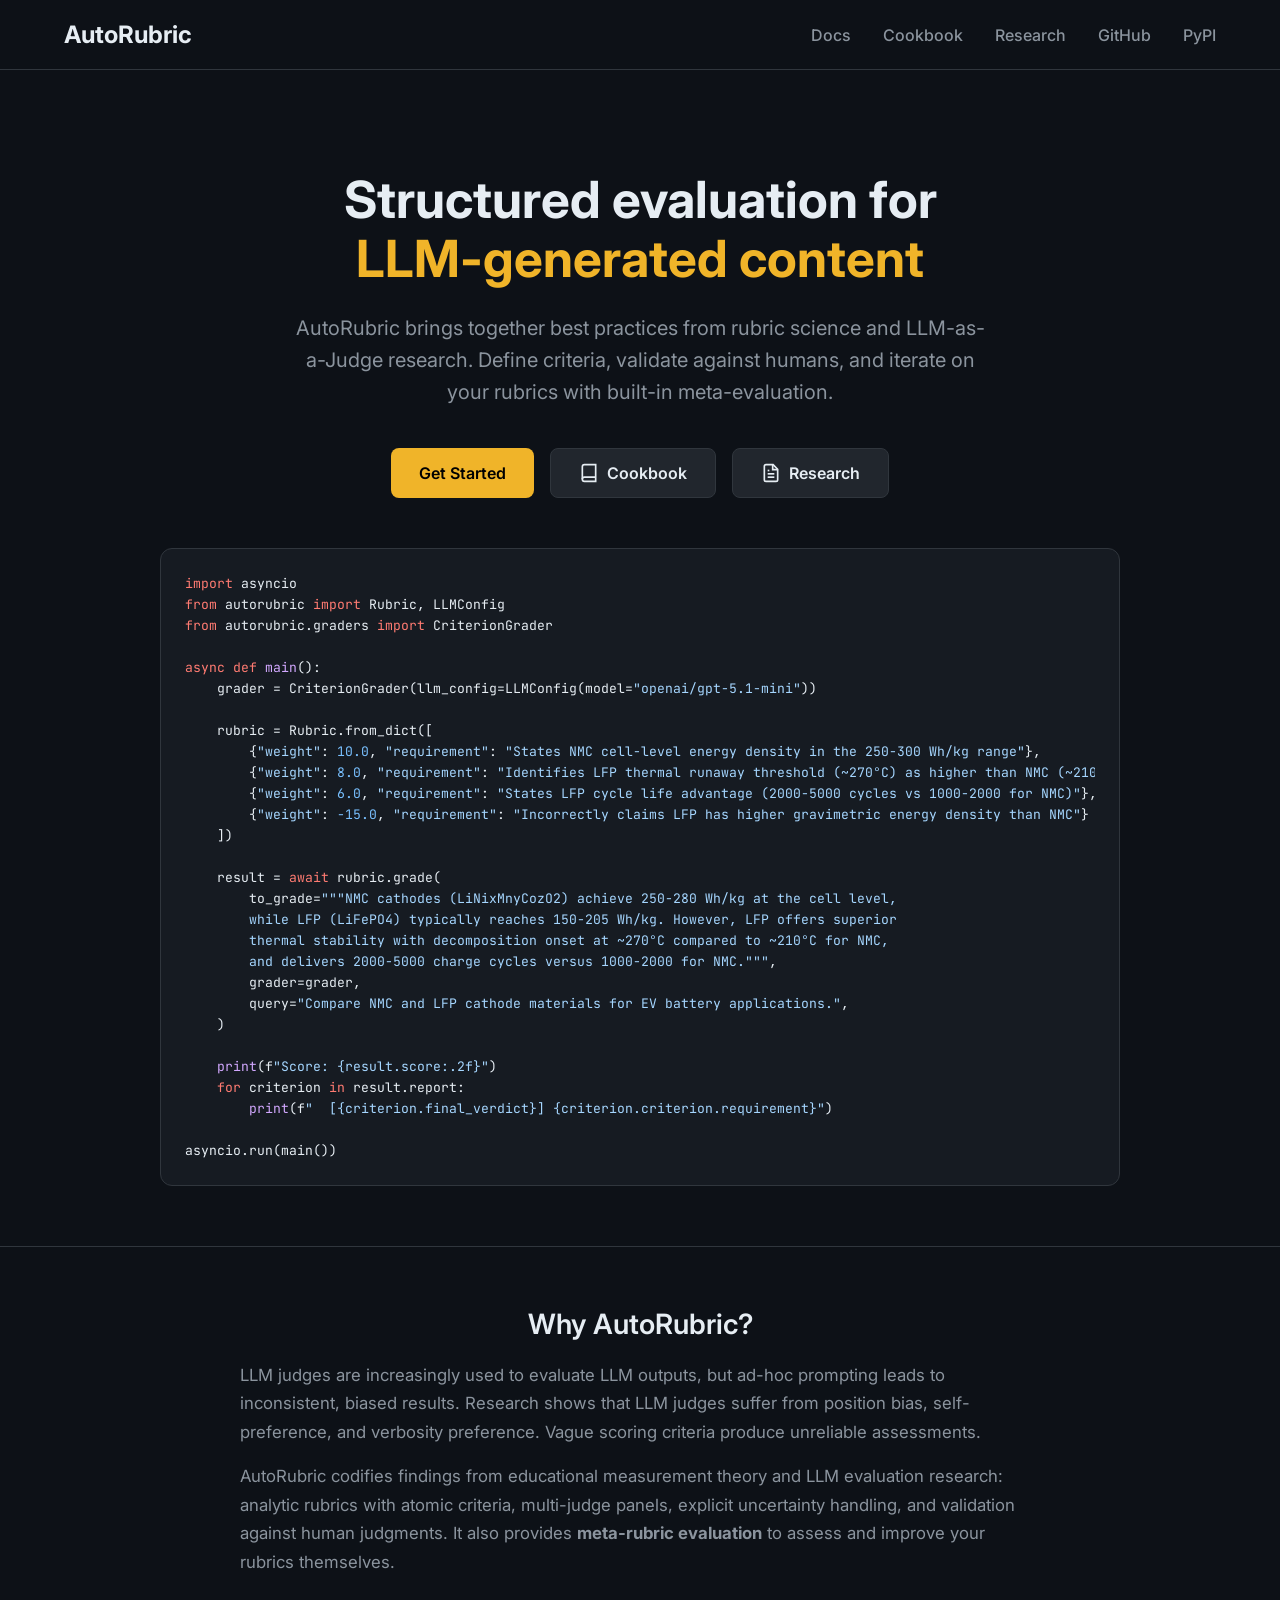
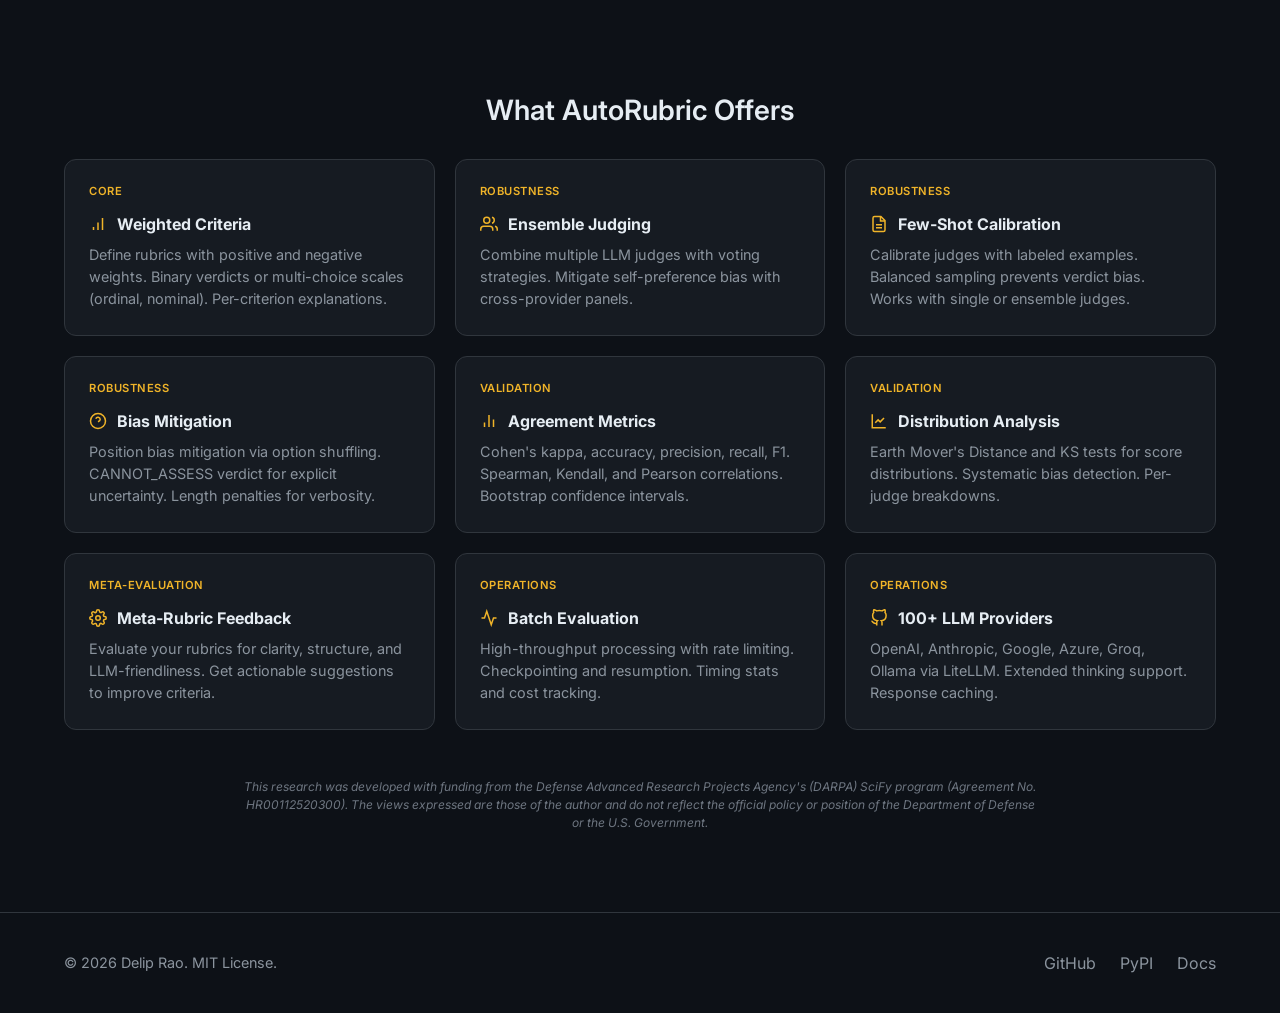
==== docs/landing/index.html @ 5a617bad "Rename the publications page to Research and expand the listing - Rename the page to "Research" at /" ====
<!DOCTYPE html>
<html lang="en">

<head>
    <meta charset="UTF-8">
    <meta name="viewport" content="width=device-width, initial-scale=1.0">
    <title>AutoRubric - Research-Backed LLM Evaluation</title>
    <meta name="description"
        content="Evaluate LLM-generated and human-authored content with weighted rubrics and LLM-as-a-Judge — ensemble judging, bias mitigation, and agreement metrics.">
    <meta name="keywords" content="LLM evaluation, LLM-as-a-Judge, LLM judge, rubric evaluation, weighted rubric criteria, analytic rubrics, automated grading, structured evaluation, LLM-generated content, human-authored content evaluation, ensemble judging, multi-judge panel, bias mitigation, position bias, self-preference bias, verbosity bias, few-shot calibration, CANNOT_ASSESS, abstention, length penalty, multi-choice rubrics, ordinal scale, nominal scale, extended thinking, meta-rubric evaluation, automated rubric improvement, held-out rubric improvement, judge validation, synthetic ground truth, agent skill evaluation, batch evaluation, cost optimization, Cohen's kappa, Krippendorff's alpha, Fleiss' kappa, inter-rater agreement, Matthews correlation coefficient, accuracy, precision, recall, F1, Spearman correlation, Kendall correlation, Pearson correlation, Earth Mover's Distance, KS test, bootstrap confidence intervals, distribution analysis, systematic bias detection, LiteLLM, OpenAI, Anthropic, Google, Azure, Groq, Ollama, Python evaluation library, open source">
    <meta name="robots" content="index, follow, max-image-preview:large">
    <link rel="canonical" href="https://autorubric.org/">

    <!-- Open Graph -->
    <meta property="og:type" content="website">
    <meta property="og:site_name" content="AutoRubric">
    <meta property="og:title" content="AutoRubric — Research-Backed LLM Evaluation">
    <meta property="og:description"
        content="Evaluate LLM-generated and human-authored content with weighted rubrics and LLM-as-a-Judge — ensemble judging, bias mitigation, and agreement metrics.">
    <meta property="og:url" content="https://autorubric.org/">

    <!-- Twitter -->
    <meta name="twitter:card" content="summary">
    <meta name="twitter:title" content="AutoRubric — Research-Backed LLM Evaluation">
    <meta name="twitter:description"
        content="Evaluate LLM-generated and human-authored content with weighted rubrics and LLM-as-a-Judge — ensemble judging, bias mitigation, and agreement metrics.">

    <!-- Structured data: keyword-rich feature list for search engines -->
    <script type="application/ld+json">
{
  "@context": "https://schema.org",
  "@type": "SoftwareApplication",
  "name": "AutoRubric",
  "alternateName": "AutoRubric — Research-Backed LLM Evaluation",
  "description": "Evaluate LLM-generated and human-authored content with weighted rubrics and LLM-as-a-Judge: ensemble judging, bias mitigation, agreement metrics (Cohen's kappa), and meta-rubric feedback.",
  "applicationCategory": "DeveloperApplication",
  "operatingSystem": "Cross-platform (Python 3.11+)",
  "url": "https://autorubric.org/",
  "softwareHelp": "https://autorubric.org/docs/",
  "codeRepository": "https://github.com/delip/autorubric",
  "downloadUrl": "https://pypi.org/project/autorubric/",
  "license": "https://opensource.org/licenses/MIT",
  "author": {
    "@type": "Person",
    "name": "Delip Rao"
  },
  "sameAs": [
    "https://github.com/delip/autorubric",
    "https://pypi.org/project/autorubric/",
    "https://arxiv.org/abs/2603.00077"
  ],
  "offers": {
    "@type": "Offer",
    "price": "0",
    "priceCurrency": "USD"
  },
  "keywords": "LLM evaluation, LLM-as-a-Judge, LLM judge, rubric evaluation, weighted rubric criteria, analytic rubrics, automated grading, structured evaluation, LLM-generated content, human-authored content evaluation, ensemble judging, multi-judge panel, bias mitigation, position bias, self-preference bias, verbosity bias, few-shot calibration, CANNOT_ASSESS, abstention, length penalty, multi-choice rubrics, ordinal scale, nominal scale, extended thinking, meta-rubric evaluation, automated rubric improvement, held-out rubric improvement, judge validation, synthetic ground truth, agent skill evaluation, batch evaluation, cost optimization, Cohen's kappa, Krippendorff's alpha, Fleiss' kappa, inter-rater agreement, Matthews correlation coefficient, accuracy, precision, recall, F1, Spearman correlation, Kendall correlation, Pearson correlation, Earth Mover's Distance, KS test, bootstrap confidence intervals, distribution analysis, systematic bias detection, LiteLLM, OpenAI, Anthropic, Google, Azure, Groq, Ollama, Python evaluation library, open source",
  "featureList": [
    "Weighted rubric criteria with positive and negative weights",
    "Binary and multi-choice verdicts (ordinal and nominal scales)",
    "Ensemble judging with majority and weighted voting",
    "Cross-provider judge panels to mitigate self-preference bias",
    "Position-bias mitigation via option shuffling",
    "CANNOT_ASSESS verdict for explicit uncertainty and abstention",
    "Few-shot calibration with balanced sampling",
    "Length penalties to control verbosity bias",
    "Agreement metrics: Cohen's kappa, Krippendorff's alpha, Fleiss' kappa, accuracy, precision, recall, F1",
    "Matthews correlation coefficient (phi) and confusion matrices",
    "Distribution analysis with Earth Mover's Distance and KS tests",
    "Bootstrap confidence intervals",
    "Meta-rubric evaluation and automated rubric improvement",
    "Judge validation against human ground truth",
    "Synthetic ground-truth generation",
    "Batch evaluation with rate limiting, checkpointing, and cost tracking",
    "100+ LLM providers via LiteLLM with extended-thinking support"
  ]
}
    </script>
    <link rel="preconnect" href="https://fonts.googleapis.com">
    <link rel="preconnect" href="https://fonts.gstatic.com" crossorigin>
    <link href="https://fonts.googleapis.com/css2?family=Inter:wght@400;500;600;700&family=JetBrains+Mono&display=swap"
        rel="stylesheet">
    <style>
        * {
            margin: 0;
            padding: 0;
            box-sizing: border-box;
        }

        :root {
            --bg-primary: #0d1117;
            --bg-secondary: #161b22;
            --bg-tertiary: #21262d;
            --text-primary: #e6edf3;
            --text-secondary: #8b949e;
            --accent: #f0b429;
            --accent-hover: #f7c948;
            --border: #30363d;
        }

        body {
            font-family: 'Inter', -apple-system, BlinkMacSystemFont, sans-serif;
            background: var(--bg-primary);
            color: var(--text-primary);
            min-height: 100vh;
            display: flex;
            flex-direction: column;
        }

        .container {
            max-width: 1200px;
            margin: 0 auto;
            padding: 0 24px;
        }

        /* Header */
        header {
            padding: 20px 0;
            border-bottom: 1px solid var(--border);
        }

        header .container {
            display: flex;
            justify-content: space-between;
            align-items: center;
        }

        .logo {
            font-size: 1.5rem;
            font-weight: 700;
            color: var(--text-primary);
            text-decoration: none;
        }

        nav {
            display: flex;
            gap: 32px;
        }

        nav a {
            color: var(--text-secondary);
            text-decoration: none;
            font-weight: 500;
            transition: color 0.2s;
        }

        nav a:hover {
            color: var(--text-primary);
        }

        /* Hero */
        .hero {
            padding: 100px 0 60px;
            text-align: center;
        }

        .hero h1 {
            font-size: 3.2rem;
            font-weight: 700;
            margin-bottom: 24px;
            line-height: 1.15;
        }

        /* Roll timing shared by JS (transform) and CSS (color/opacity). */
        :root {
            --roll-ms: 650ms;
            --roll-ease: cubic-bezier(0.22, 1, 0.36, 1);   /* gentle ease-out settle */
        }

        /* Accent re-scoped from `.hero h1 span` to a class so the roller wrapper
           spans don't turn line 1 gold. (Atomic change.) */
        .hero h1 .accent {
            color: var(--accent);
            transition: color var(--roll-ms) ease;
        }

        /* --- Hero H1 vertical roll (always-up, invisible-snap, gray-on-exit) --- */
        .hero h1.hero-headline {
            position: relative;
        }

        .roll-viewport {
            display: block;
            height: 2.3em;        /* 2 lines * line-height 1.15; em tracks 3.2rem & 2.25rem */
            overflow: hidden;
        }

        .roll-track {
            display: block;
            transform: translateY(0);
            /* transition is added by JS only when enhancing, so no-JS shows phrase A */
        }

        .roll-phrase {
            display: block;
            height: 2.3em;        /* one stage; JS overrides with the measured max height */
            color: var(--text-primary);
            transition: color var(--roll-ms) ease, opacity var(--roll-ms) ease;
        }

        /* The outgoing phrase gently desaturates to gray and dims as it rolls up. */
        .roll-phrase.is-leaving {
            color: var(--text-secondary);
            opacity: 0.55;
        }
        .roll-phrase.is-leaving .accent {
            color: var(--text-secondary);
        }

        .sr-only {
            position: absolute;
            width: 1px;
            height: 1px;
            padding: 0;
            margin: -1px;
            overflow: hidden;
            clip: rect(0 0 0 0);
            white-space: nowrap;
            border: 0;
        }

        @media (prefers-reduced-motion: reduce) {
            .roll-track {
                transform: none !important;
                transition: none !important;
            }
            .roll-phrase,
            .roll-phrase .accent {
                transition: none !important;
            }
        }

        .hero .tagline {
            font-size: 1.25rem;
            color: var(--text-secondary);
            max-width: 700px;
            margin: 0 auto 40px;
            line-height: 1.6;
        }

        .cta-group {
            display: flex;
            gap: 16px;
            justify-content: center;
            flex-wrap: wrap;
        }

        .btn {
            padding: 14px 28px;
            border-radius: 8px;
            font-weight: 600;
            font-size: 1rem;
            text-decoration: none;
            transition: all 0.2s;
            display: inline-flex;
            align-items: center;
            gap: 8px;
        }

        .btn-primary {
            background: var(--accent);
            color: #000;
        }

        .btn-primary:hover {
            background: var(--accent-hover);
        }

        .btn-secondary {
            background: var(--bg-tertiary);
            color: var(--text-primary);
            border: 1px solid var(--border);
        }

        .btn-secondary:hover {
            border-color: var(--text-secondary);
        }

        /* Code block */
        .code-block {
            background: var(--bg-secondary);
            border: 1px solid var(--border);
            border-radius: 12px;
            padding: 24px;
            max-width: 960px;
            margin: 50px auto 0;
            text-align: left;
        }

        .code-block pre {
            font-family: 'JetBrains Mono', monospace;
            font-size: 0.82rem;
            line-height: 1.6;
            overflow-x: auto;
        }

        .code-block .comment {
            color: var(--text-secondary);
        }

        .code-block .keyword {
            color: #ff7b72;
        }

        .code-block .string {
            color: #a5d6ff;
        }

        .code-block .function {
            color: #d2a8ff;
        }

        .code-block .number {
            color: #79c0ff;
        }

        /* Why Section */
        .why-section {
            padding: 60px 0 40px;
            border-top: 1px solid var(--border);
        }

        .why-section h2 {
            font-size: 1.75rem;
            font-weight: 600;
            margin-bottom: 20px;
            text-align: center;
        }

        .why-content {
            max-width: 800px;
            margin: 0 auto;
            color: var(--text-secondary);
            line-height: 1.7;
            font-size: 1.05rem;
        }

        .why-content p {
            margin-bottom: 16px;
        }

        /* Features */
        .features {
            padding: 60px 0 80px;
        }

        .features h2 {
            font-size: 1.75rem;
            font-weight: 600;
            margin-bottom: 32px;
            text-align: center;
        }

        .features-grid {
            display: grid;
            grid-template-columns: repeat(auto-fit, minmax(280px, 1fr));
            gap: 20px;
        }

        .feature {
            background: var(--bg-secondary);
            border: 1px solid var(--border);
            border-radius: 12px;
            padding: 24px;
        }

        .feature h3 {
            font-size: 1rem;
            margin-bottom: 10px;
            display: flex;
            align-items: center;
            gap: 10px;
        }

        .feature p {
            color: var(--text-secondary);
            line-height: 1.55;
            font-size: 0.9rem;
        }

        .feature-category {
            font-size: 0.7rem;
            text-transform: uppercase;
            letter-spacing: 0.5px;
            color: var(--accent);
            margin-bottom: 16px;
            font-weight: 600;
        }

        /* Footer */
        footer {
            margin-top: auto;
            padding: 40px 0;
            border-top: 1px solid var(--border);
        }

        footer .container {
            display: flex;
            justify-content: space-between;
            align-items: center;
            flex-wrap: wrap;
            gap: 16px;
        }

        footer p {
            color: var(--text-secondary);
            font-size: 0.9rem;
        }

        footer a {
            color: var(--text-secondary);
            text-decoration: none;
        }

        footer a:hover {
            color: var(--text-primary);
        }

        .footer-links {
            display: flex;
            gap: 24px;
        }

        .darpa-notice {
            font-size: 0.75rem;
            color: #6e7681;
            font-style: italic;
            margin-top: 48px;
            line-height: 1.5;
            max-width: 800px;
            margin-left: auto;
            margin-right: auto;
            text-align: center;
        }

        /* Responsive */
        @media (max-width: 768px) {
            .hero h1 {
                font-size: 2.25rem;
            }

            .hero {
                padding: 70px 0 50px;
            }

            nav {
                gap: 20px;
            }
        }
    </style>
</head>

<body>
    <header>
        <div class="container">
            <a href="/" class="logo">AutoRubric</a>
            <nav>
                <a href="/docs/">Docs</a>
                <a href="/docs/cookbook/">Cookbook</a>
                <a href="/research/">Research</a>
                <a href="https://github.com/delip/autorubric">GitHub</a>
                <a href="https://pypi.org/project/autorubric/">PyPI</a>
            </nav>
        </div>
    </header>

    <main>
        <section class="hero">
            <div class="container">
                <h1 class="hero-headline">
                    <span class="sr-only">Structured evaluation for LLM-generated content. LLM-based grading for human-authored content.</span>
                    <span class="roll-viewport" aria-hidden="true">
                        <span class="roll-track">
                            <span class="roll-phrase">Structured evaluation for<br><span class="accent">LLM-generated content</span></span>
                            <span class="roll-phrase">LLM-based grading for<br><span class="accent">Human-authored content</span></span>
                            <span class="roll-phrase">Structured evaluation for<br><span class="accent">LLM-generated content</span></span>
                        </span>
                    </span>
                </h1>
                <p class="tagline">AutoRubric brings together best practices from rubric science and LLM-as-a-Judge
                    research. Define criteria, validate against humans, and iterate on your rubrics with built-in
                    meta-evaluation.</p>
                <div class="cta-group">
                    <a href="/docs/quickstart/" class="btn btn-primary">Get Started</a>
                    <a href="/docs/cookbook/" class="btn btn-secondary">
                        <svg width="20" height="20" viewBox="0 0 24 24" fill="none" stroke="currentColor"
                            stroke-width="2">
                            <path d="M4 19.5A2.5 2.5 0 0 1 6.5 17H20"></path>
                            <path d="M6.5 2H20v20H6.5A2.5 2.5 0 0 1 4 19.5v-15A2.5 2.5 0 0 1 6.5 2z"></path>
                        </svg>
                        Cookbook
                    </a>
                    <a href="/research/" class="btn btn-secondary">
                        <svg width="20" height="20" viewBox="0 0 24 24" fill="none" stroke="currentColor"
                            stroke-width="2">
                            <path d="M14.5 2H6a2 2 0 0 0-2 2v16a2 2 0 0 0 2 2h12a2 2 0 0 0 2-2V7.5L14.5 2z"></path>
                            <polyline points="14 2 14 8 20 8"></polyline>
                            <line x1="16" y1="13" x2="8" y2="13"></line>
                            <line x1="16" y1="17" x2="8" y2="17"></line>
                            <line x1="10" y1="9" x2="8" y2="9"></line>
                        </svg>
                        Research
                    </a>
                </div>

                <div class="code-block">
                    <pre><span class="keyword">import</span> asyncio
<span class="keyword">from</span> autorubric <span class="keyword">import</span> Rubric, LLMConfig
<span class="keyword">from</span> autorubric.graders <span class="keyword">import</span> CriterionGrader

<span class="keyword">async def</span> <span class="function">main</span>():
    grader = CriterionGrader(llm_config=LLMConfig(model=<span class="string">"openai/gpt-5.1-mini"</span>))

    rubric = Rubric.from_dict([
        {<span class="string">"weight"</span>: <span class="number">10.0</span>, <span class="string">"requirement"</span>: <span class="string">"States NMC cell-level energy density in the 250-300 Wh/kg range"</span>},
        {<span class="string">"weight"</span>: <span class="number">8.0</span>, <span class="string">"requirement"</span>: <span class="string">"Identifies LFP thermal runaway threshold (~270°C) as higher than NMC (~210°C)"</span>},
        {<span class="string">"weight"</span>: <span class="number">6.0</span>, <span class="string">"requirement"</span>: <span class="string">"States LFP cycle life advantage (2000-5000 cycles vs 1000-2000 for NMC)"</span>},
        {<span class="string">"weight"</span>: <span class="number">-15.0</span>, <span class="string">"requirement"</span>: <span class="string">"Incorrectly claims LFP has higher gravimetric energy density than NMC"</span>}
    ])

    result = <span class="keyword">await</span> rubric.grade(
        to_grade=<span class="string">"""NMC cathodes (LiNixMnyCozO2) achieve 250-280 Wh/kg at the cell level,
        while LFP (LiFePO4) typically reaches 150-205 Wh/kg. However, LFP offers superior
        thermal stability with decomposition onset at ~270°C compared to ~210°C for NMC,
        and delivers 2000-5000 charge cycles versus 1000-2000 for NMC."""</span>,
        grader=grader,
        query=<span class="string">"Compare NMC and LFP cathode materials for EV battery applications."</span>,
    )

    <span class="function">print</span>(f<span class="string">"Score: {result.score:.2f}"</span>)
    <span class="keyword">for</span> criterion <span class="keyword">in</span> result.report:
        <span class="function">print</span>(f<span class="string">"  [{criterion.final_verdict}] {criterion.criterion.requirement}"</span>)

asyncio.run(main())</pre>
                </div>
            </div>
        </section>

        <section class="why-section">
            <div class="container">
                <h2>Why AutoRubric?</h2>
                <div class="why-content">
                    <p>LLM judges are increasingly used to evaluate LLM outputs, but ad-hoc prompting leads to
                        inconsistent, biased results. Research shows that LLM judges suffer from position bias,
                        self-preference, and verbosity preference. Vague scoring criteria produce unreliable
                        assessments.</p>
                    <p>AutoRubric codifies findings from educational measurement theory and LLM evaluation research:
                        analytic rubrics with atomic criteria, multi-judge panels, explicit uncertainty handling, and
                        validation against human judgments. It also provides <strong>meta-rubric evaluation</strong> to
                        assess and improve your rubrics themselves.</p>
                </div>
            </div>
        </section>

        <section class="features">
            <div class="container">
                <h2>What AutoRubric Offers</h2>
                <div class="features-grid">
                    <div class="feature">
                        <div class="feature-category">Core</div>
                        <h3>
                            <svg width="18" height="18" viewBox="0 0 24 24" fill="none" stroke="var(--accent)"
                                stroke-width="2">
                                <path d="M12 20V10"></path>
                                <path d="M18 20V4"></path>
                                <path d="M6 20v-4"></path>
                            </svg>
                            Weighted Criteria
                        </h3>
                        <p>Define rubrics with positive and negative weights. Binary verdicts or multi-choice scales
                            (ordinal, nominal). Per-criterion explanations.</p>
                    </div>
                    <div class="feature">
                        <div class="feature-category">Robustness</div>
                        <h3>
                            <svg width="18" height="18" viewBox="0 0 24 24" fill="none" stroke="var(--accent)"
                                stroke-width="2">
                                <path d="M17 21v-2a4 4 0 0 0-4-4H5a4 4 0 0 0-4 4v2"></path>
                                <circle cx="9" cy="7" r="4"></circle>
                                <path d="M23 21v-2a4 4 0 0 0-3-3.87"></path>
                                <path d="M16 3.13a4 4 0 0 1 0 7.75"></path>
                            </svg>
                            Ensemble Judging
                        </h3>
                        <p>Combine multiple LLM judges with voting strategies. Mitigate self-preference bias with
                            cross-provider panels.</p>
                    </div>
                    <div class="feature">
                        <div class="feature-category">Robustness</div>
                        <h3>
                            <svg width="18" height="18" viewBox="0 0 24 24" fill="none" stroke="var(--accent)"
                                stroke-width="2">
                                <path d="M14.5 2H6a2 2 0 0 0-2 2v16a2 2 0 0 0 2 2h12a2 2 0 0 0 2-2V7.5L14.5 2z"></path>
                                <polyline points="14 2 14 8 20 8"></polyline>
                                <line x1="16" y1="13" x2="8" y2="13"></line>
                                <line x1="16" y1="17" x2="8" y2="17"></line>
                            </svg>
                            Few-Shot Calibration
                        </h3>
                        <p>Calibrate judges with labeled examples. Balanced sampling prevents verdict bias. Works with
                            single or ensemble judges.</p>
                    </div>
                    <div class="feature">
                        <div class="feature-category">Robustness</div>
                        <h3>
                            <svg width="18" height="18" viewBox="0 0 24 24" fill="none" stroke="var(--accent)"
                                stroke-width="2">
                                <circle cx="12" cy="12" r="10"></circle>
                                <path d="M9.09 9a3 3 0 0 1 5.83 1c0 2-3 3-3 3"></path>
                                <line x1="12" y1="17" x2="12.01" y2="17"></line>
                            </svg>
                            Bias Mitigation
                        </h3>
                        <p>Position bias mitigation via option shuffling. CANNOT_ASSESS verdict for explicit
                            uncertainty. Length penalties for verbosity.</p>
                    </div>
                    <div class="feature">
                        <div class="feature-category">Validation</div>
                        <h3>
                            <svg width="18" height="18" viewBox="0 0 24 24" fill="none" stroke="var(--accent)"
                                stroke-width="2">
                                <line x1="18" y1="20" x2="18" y2="10"></line>
                                <line x1="12" y1="20" x2="12" y2="4"></line>
                                <line x1="6" y1="20" x2="6" y2="14"></line>
                            </svg>
                            Agreement Metrics
                        </h3>
                        <p>Cohen's kappa, accuracy, precision, recall, F1. Spearman, Kendall, and Pearson correlations.
                            Bootstrap confidence intervals.</p>
                    </div>
                    <div class="feature">
                        <div class="feature-category">Validation</div>
                        <h3>
                            <svg width="18" height="18" viewBox="0 0 24 24" fill="none" stroke="var(--accent)"
                                stroke-width="2">
                                <path d="M3 3v18h18"></path>
                                <path d="M18.7 8l-5.1 5.2-2.8-2.7L7 14.3"></path>
                            </svg>
                            Distribution Analysis
                        </h3>
                        <p>Earth Mover's Distance and KS tests for score distributions. Systematic bias detection.
                            Per-judge breakdowns.</p>
                    </div>
                    <div class="feature">
                        <div class="feature-category">Meta-Evaluation</div>
                        <h3>
                            <svg width="18" height="18" viewBox="0 0 24 24" fill="none" stroke="var(--accent)"
                                stroke-width="2">
                                <circle cx="12" cy="12" r="3"></circle>
                                <path
                                    d="M19.4 15a1.65 1.65 0 0 0 .33 1.82l.06.06a2 2 0 0 1 0 2.83 2 2 0 0 1-2.83 0l-.06-.06a1.65 1.65 0 0 0-1.82-.33 1.65 1.65 0 0 0-1 1.51V21a2 2 0 0 1-2 2 2 2 0 0 1-2-2v-.09A1.65 1.65 0 0 0 9 19.4a1.65 1.65 0 0 0-1.82.33l-.06.06a2 2 0 0 1-2.83 0 2 2 0 0 1 0-2.83l.06-.06a1.65 1.65 0 0 0 .33-1.82 1.65 1.65 0 0 0-1.51-1H3a2 2 0 0 1-2-2 2 2 0 0 1 2-2h.09A1.65 1.65 0 0 0 4.6 9a1.65 1.65 0 0 0-.33-1.82l-.06-.06a2 2 0 0 1 0-2.83 2 2 0 0 1 2.83 0l.06.06a1.65 1.65 0 0 0 1.82.33H9a1.65 1.65 0 0 0 1-1.51V3a2 2 0 0 1 2-2 2 2 0 0 1 2 2v.09a1.65 1.65 0 0 0 1 1.51 1.65 1.65 0 0 0 1.82-.33l.06-.06a2 2 0 0 1 2.83 0 2 2 0 0 1 0 2.83l-.06.06a1.65 1.65 0 0 0-.33 1.82V9a1.65 1.65 0 0 0 1.51 1H21a2 2 0 0 1 2 2 2 2 0 0 1-2 2h-.09a1.65 1.65 0 0 0-1.51 1z">
                                </path>
                            </svg>
                            Meta-Rubric Feedback
                        </h3>
                        <p>Evaluate your rubrics for clarity, structure, and LLM-friendliness. Get actionable
                            suggestions to improve criteria.</p>
                    </div>
                    <div class="feature">
                        <div class="feature-category">Operations</div>
                        <h3>
                            <svg width="18" height="18" viewBox="0 0 24 24" fill="none" stroke="var(--accent)"
                                stroke-width="2">
                                <polyline points="22 12 18 12 15 21 9 3 6 12 2 12"></polyline>
                            </svg>
                            Batch Evaluation
                        </h3>
                        <p>High-throughput processing with rate limiting. Checkpointing and resumption. Timing stats and
                            cost tracking.</p>
                    </div>
                    <div class="feature">
                        <div class="feature-category">Operations</div>
                        <h3>
                            <svg width="18" height="18" viewBox="0 0 24 24" fill="none" stroke="var(--accent)"
                                stroke-width="2">
                                <path
                                    d="M9 19c-5 1.5-5-2.5-7-3m14 6v-3.87a3.37 3.37 0 0 0-.94-2.61c3.14-.35 6.44-1.54 6.44-7A5.44 5.44 0 0 0 20 4.77 5.07 5.07 0 0 0 19.91 1S18.73.65 16 2.48a13.38 13.38 0 0 0-7 0C6.27.65 5.09 1 5.09 1A5.07 5.07 0 0 0 5 4.77a5.44 5.44 0 0 0-1.5 3.78c0 5.42 3.3 6.61 6.44 7A3.37 3.37 0 0 0 9 18.13V22">
                                </path>
                            </svg>
                            100+ LLM Providers
                        </h3>
                        <p>OpenAI, Anthropic, Google, Azure, Groq, Ollama via LiteLLM. Extended thinking support.
                            Response caching.</p>
                    </div>
                </div>
                <p class="darpa-notice">
                    This research was developed with funding from the Defense Advanced Research Projects Agency's
                    (DARPA) SciFy program (Agreement No. HR00112520300). The views expressed are those of the author and
                    do not reflect the official policy or position of the Department of Defense or the U.S. Government.
                </p>
            </div>
        </section>
    </main>

    <footer>
        <div class="container">
            <p>&copy; <script>document.write(new Date().getFullYear())</script> Delip Rao. MIT License.</p>
            <div class="footer-links">
                <a href="https://github.com/delip/autorubric">GitHub</a>
                <a href="https://pypi.org/project/autorubric/">PyPI</a>
                <a href="/docs/">Docs</a>
            </div>
        </div>
    </footer>
    <script>
        /* Hero H1 vertical roll: 3 stacked phrases [A, B, A'], always rolls up,
           invisible snap from the duplicate A' back to A. The outgoing phrase
           desaturates to gray as it leaves. Vanilla, no deps. */
        (function () {
            var vp = document.querySelector('.roll-viewport');
            var track = vp && vp.querySelector('.roll-track');
            if (!track) return;
            var phrases = track.querySelectorAll('.roll-phrase');
            if (phrases.length < 3) return;

            var mq = window.matchMedia('(prefers-reduced-motion: reduce)');
            var ROLL_MS = 650;                            // match --roll-ms in CSS
            var DWELL = [5200, 2600];                     // [default, alternate] hold (default ~2x)
            var EASE = 'cubic-bezier(0.22, 1, 0.36, 1)';  // match --roll-ease in CSS
            var stage = 0, step = 0, timer = null, running = false;

            function measure() {
                var i, h = 0;
                for (i = 0; i < phrases.length; i++) phrases[i].style.height = 'auto';
                for (i = 0; i < phrases.length; i++) {
                    h = Math.max(h, phrases[i].getBoundingClientRect().height);
                }
                stage = h;
                for (i = 0; i < phrases.length; i++) phrases[i].style.height = stage + 'px';
                vp.style.height = stage + 'px';
                apply(step, false);
            }
            function apply(s, animate) {
                track.style.transition = animate ? ('transform ' + ROLL_MS + 'ms ' + EASE) : 'none';
                track.style.transform = 'translateY(' + (-s * stage) + 'px)';
            }
            function setLeaving(idx) {
                for (var i = 0; i < phrases.length; i++) phrases[i].classList.remove('is-leaving');
                if (idx != null) phrases[idx].classList.add('is-leaving');
            }
            function clear() { if (timer) { clearTimeout(timer); timer = null; } }
            function next() {
                if (step === 0) {                         // roll up to the alternate
                    setLeaving(0); step = 1; apply(1, true);
                    timer = setTimeout(next, ROLL_MS + DWELL[1]);
                } else {                                  // roll up to the duplicate default, then snap
                    setLeaving(1); step = 2; apply(2, true);
                    timer = setTimeout(function () {
                        setLeaving(null); step = 0; apply(0, false);   // invisible: A' == A
                        timer = setTimeout(next, DWELL[0]);
                    }, ROLL_MS);
                }
            }
            function start() {
                if (running || mq.matches) return;
                running = true; measure(); setLeaving(null);
                clear(); timer = setTimeout(next, DWELL[0]);
            }
            function stop() { running = false; clear(); step = 0; setLeaving(null); apply(0, false); }

            document.addEventListener('visibilitychange', function () {
                if (document.hidden) { clear(); }
                else if (running && !timer && !mq.matches) {
                    step = 0; setLeaving(null); apply(0, false); timer = setTimeout(next, DWELL[0]);
                }
            });
            if (mq.addEventListener) {
                mq.addEventListener('change', function () { mq.matches ? stop() : start(); });
            }
            var rt; window.addEventListener('resize', function () {
                clearTimeout(rt); rt = setTimeout(measure, 150);
            });

            if (document.fonts && document.fonts.ready) document.fonts.ready.then(start);
            else start();
        })();
    </script>
</body>

</html>
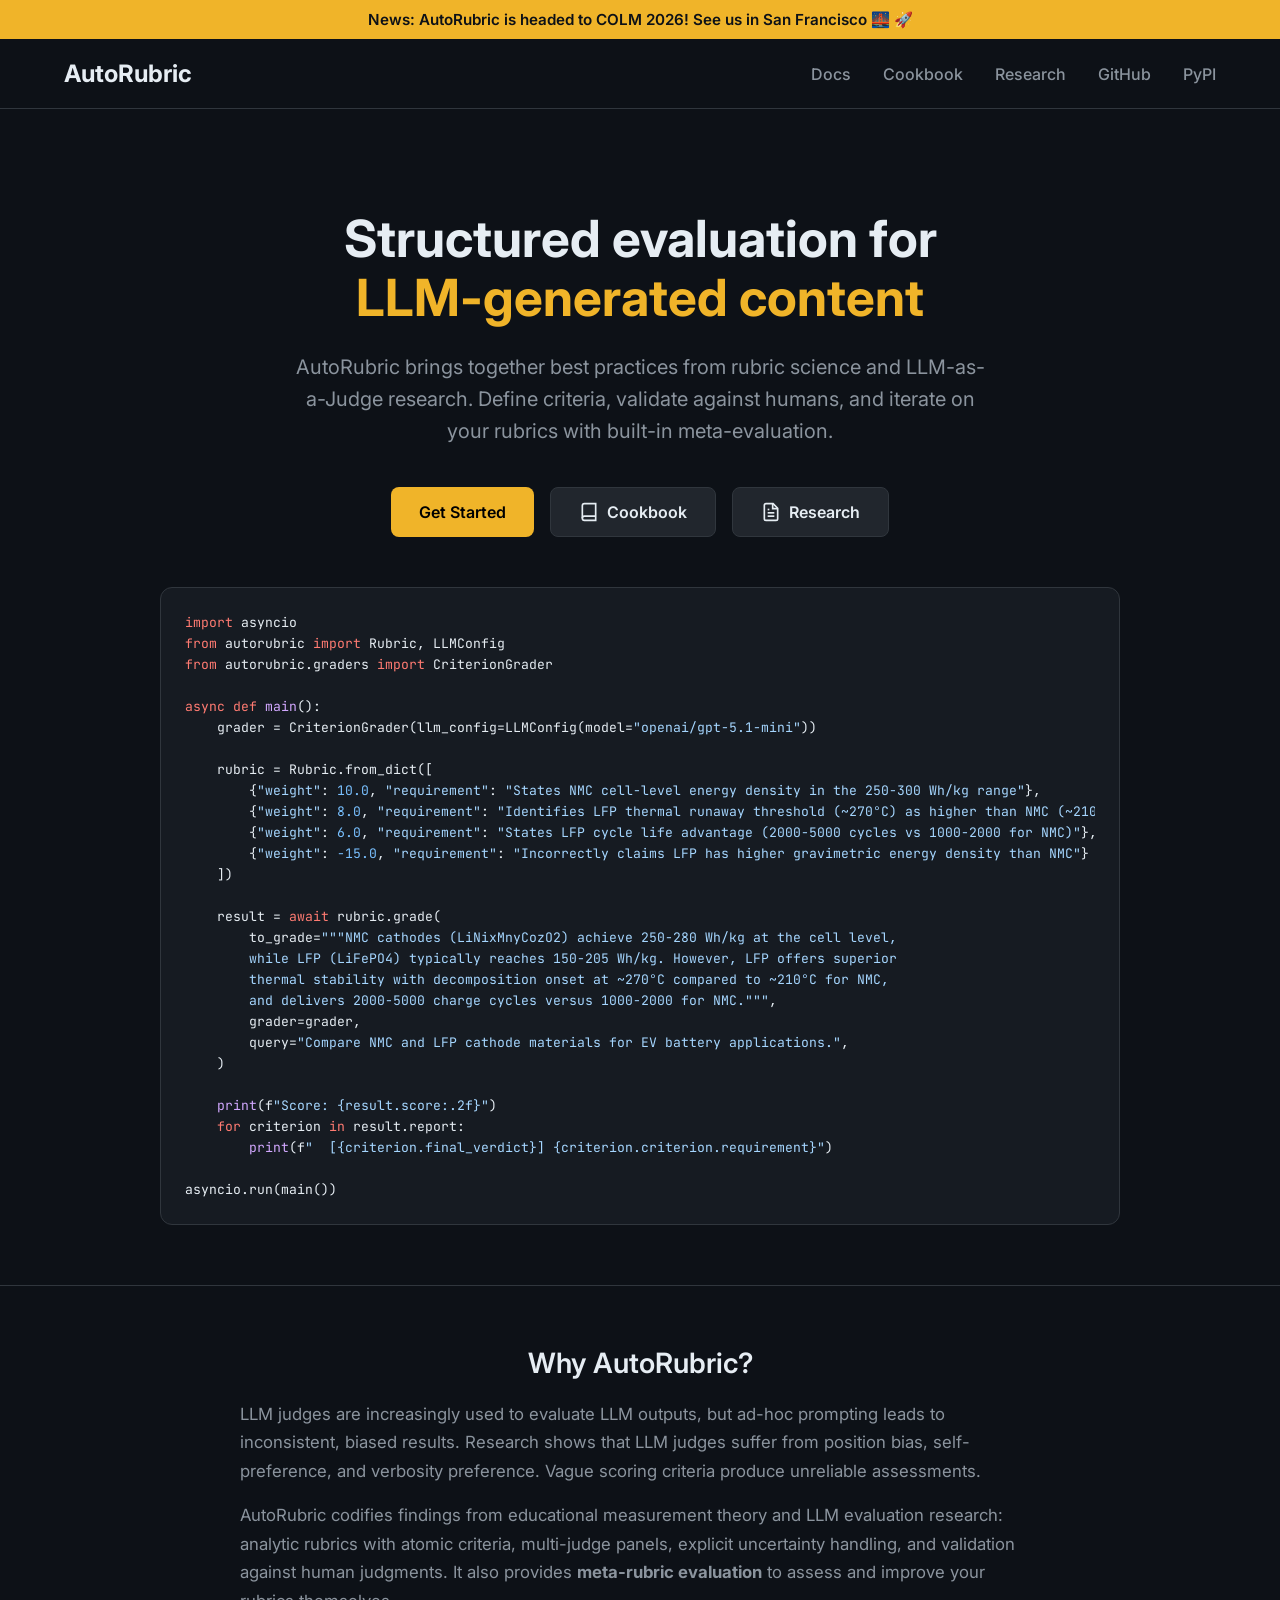
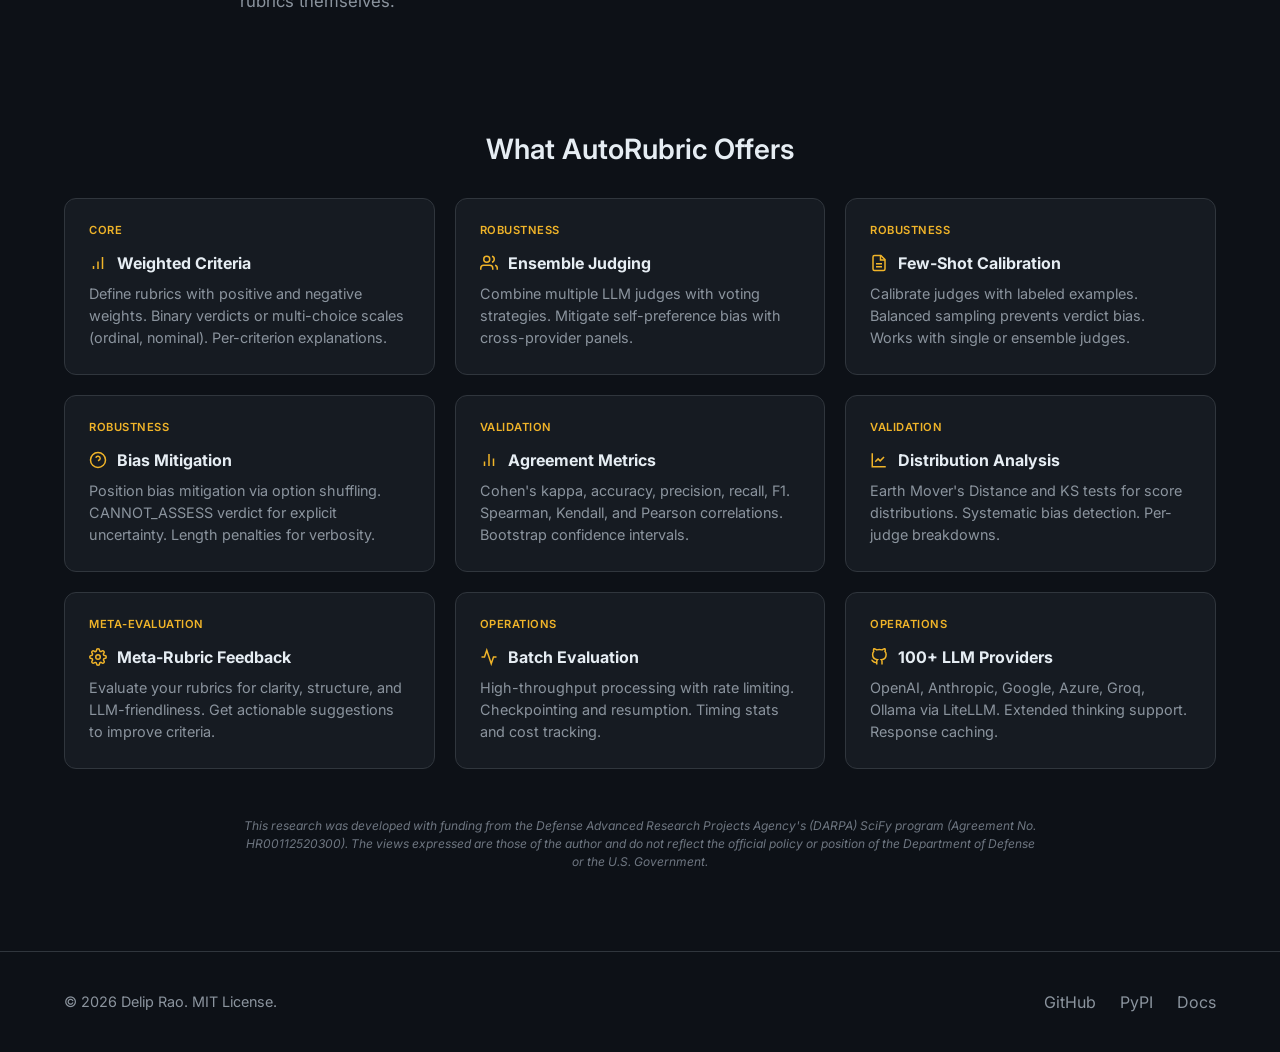
==== commit 5a6534d1: "Add COLM 2026 announcement bar to landing page" ====
--- a/docs/landing/index.html
+++ b/docs/landing/index.html
@@ -113,6 +113,16 @@
             padding: 0 24px;
         }
 
+        /* Announcement bar */
+        .announcement-bar {
+            background: var(--accent);
+            color: var(--bg-primary);
+            text-align: center;
+            padding: 10px 24px;
+            font-weight: 600;
+            font-size: 0.95rem;
+        }
+
         /* Header */
         header {
             padding: 20px 0;
@@ -451,6 +461,9 @@
 </head>
 
 <body>
+    <div class="announcement-bar">
+        News: AutoRubric is headed to COLM 2026! See us in San Francisco 🌉 🚀
+    </div>
     <header>
         <div class="container">
             <a href="/" class="logo">AutoRubric</a>
@@ -468,11 +481,13 @@
         <section class="hero">
             <div class="container">
                 <h1 class="hero-headline">
-                    <span class="sr-only">Structured evaluation for LLM-generated content. LLM-based grading for human-authored content.</span>
+                    <span class="sr-only">Structured evaluation for LLM-generated content. LLM-based grading for human-authored content. Structured evaluation for non-verifiable domains.</span>
                     <span class="roll-viewport" aria-hidden="true">
                         <span class="roll-track">
                             <span class="roll-phrase">Structured evaluation for<br><span class="accent">LLM-generated content</span></span>
                             <span class="roll-phrase">LLM-based grading for<br><span class="accent">Human-authored content</span></span>
+                            <span class="roll-phrase">Structured evaluation for<br><span class="accent">Non-verifiable domains</span></span>
+                            <!-- seam: duplicate of the first phrase so the roll can snap back invisibly -->
                             <span class="roll-phrase">Structured evaluation for<br><span class="accent">LLM-generated content</span></span>
                         </span>
                     </span>
@@ -703,19 +718,21 @@
         </div>
     </footer>
     <script>
-        /* Hero H1 vertical roll: 3 stacked phrases [A, B, A'], always rolls up,
-           invisible snap from the duplicate A' back to A. The outgoing phrase
-           desaturates to gray as it leaves. Vanilla, no deps. */
+        /* Hero H1 vertical roll: N real phrases plus a trailing duplicate of the
+           first (the seam) stacked vertically. Always rolls up, dwelling on each
+           real phrase, then snaps invisibly from the seam back to the first. The
+           outgoing phrase desaturates to gray as it leaves. Vanilla, no deps. */
         (function () {
             var vp = document.querySelector('.roll-viewport');
             var track = vp && vp.querySelector('.roll-track');
             if (!track) return;
             var phrases = track.querySelectorAll('.roll-phrase');
-            if (phrases.length < 3) return;
+            var REAL = phrases.length - 1;                // last phrase is the seam (duplicate of the first)
+            if (REAL < 1) return;
 
             var mq = window.matchMedia('(prefers-reduced-motion: reduce)');
             var ROLL_MS = 650;                            // match --roll-ms in CSS
-            var DWELL = [5200, 2600];                     // [default, alternate] hold (default ~2x)
+            var DWELL = 3500;                             // hold per phrase (equal rotation)
             var EASE = 'cubic-bezier(0.22, 1, 0.36, 1)';  // match --roll-ease in CSS
             var stage = 0, step = 0, timer = null, running = false;
 
@@ -740,28 +757,27 @@
             }
             function clear() { if (timer) { clearTimeout(timer); timer = null; } }
             function next() {
-                if (step === 0) {                         // roll up to the alternate
-                    setLeaving(0); step = 1; apply(1, true);
-                    timer = setTimeout(next, ROLL_MS + DWELL[1]);
-                } else {                                  // roll up to the duplicate default, then snap
-                    setLeaving(1); step = 2; apply(2, true);
+                setLeaving(step); step += 1; apply(step, true);   // roll up to the next stage
+                if (step < REAL) {                        // landed on a real phrase: roll in, then dwell
+                    timer = setTimeout(next, ROLL_MS + DWELL);
+                } else {                                  // landed on the seam: roll in, then snap back
                     timer = setTimeout(function () {
-                        setLeaving(null); step = 0; apply(0, false);   // invisible: A' == A
-                        timer = setTimeout(next, DWELL[0]);
+                        setLeaving(null); step = 0; apply(0, false);   // invisible: seam == first phrase
+                        timer = setTimeout(next, DWELL);
                     }, ROLL_MS);
                 }
             }
             function start() {
                 if (running || mq.matches) return;
                 running = true; measure(); setLeaving(null);
-                clear(); timer = setTimeout(next, DWELL[0]);
+                clear(); timer = setTimeout(next, DWELL);
             }
             function stop() { running = false; clear(); step = 0; setLeaving(null); apply(0, false); }
 
             document.addEventListener('visibilitychange', function () {
                 if (document.hidden) { clear(); }
                 else if (running && !timer && !mq.matches) {
-                    step = 0; setLeaving(null); apply(0, false); timer = setTimeout(next, DWELL[0]);
+                    step = 0; setLeaving(null); apply(0, false); timer = setTimeout(next, DWELL);
                 }
             });
             if (mq.addEventListener) {
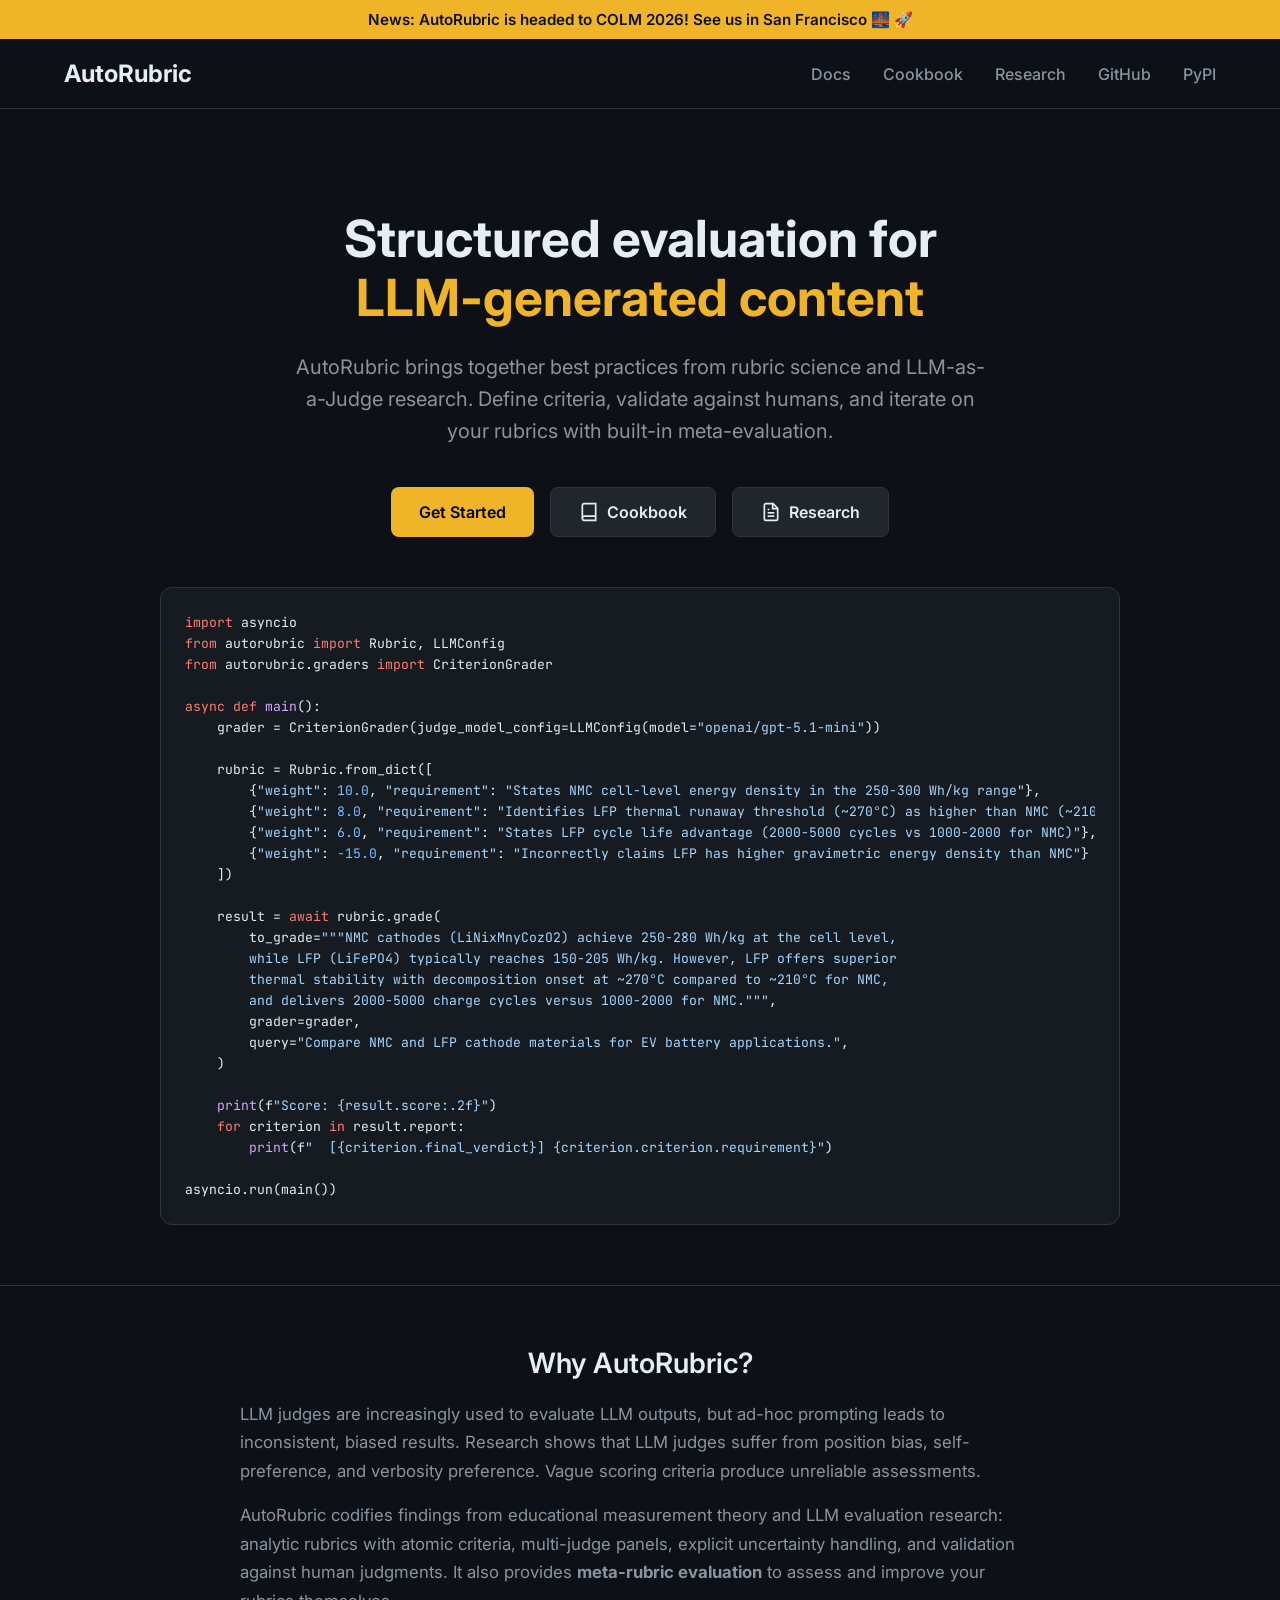
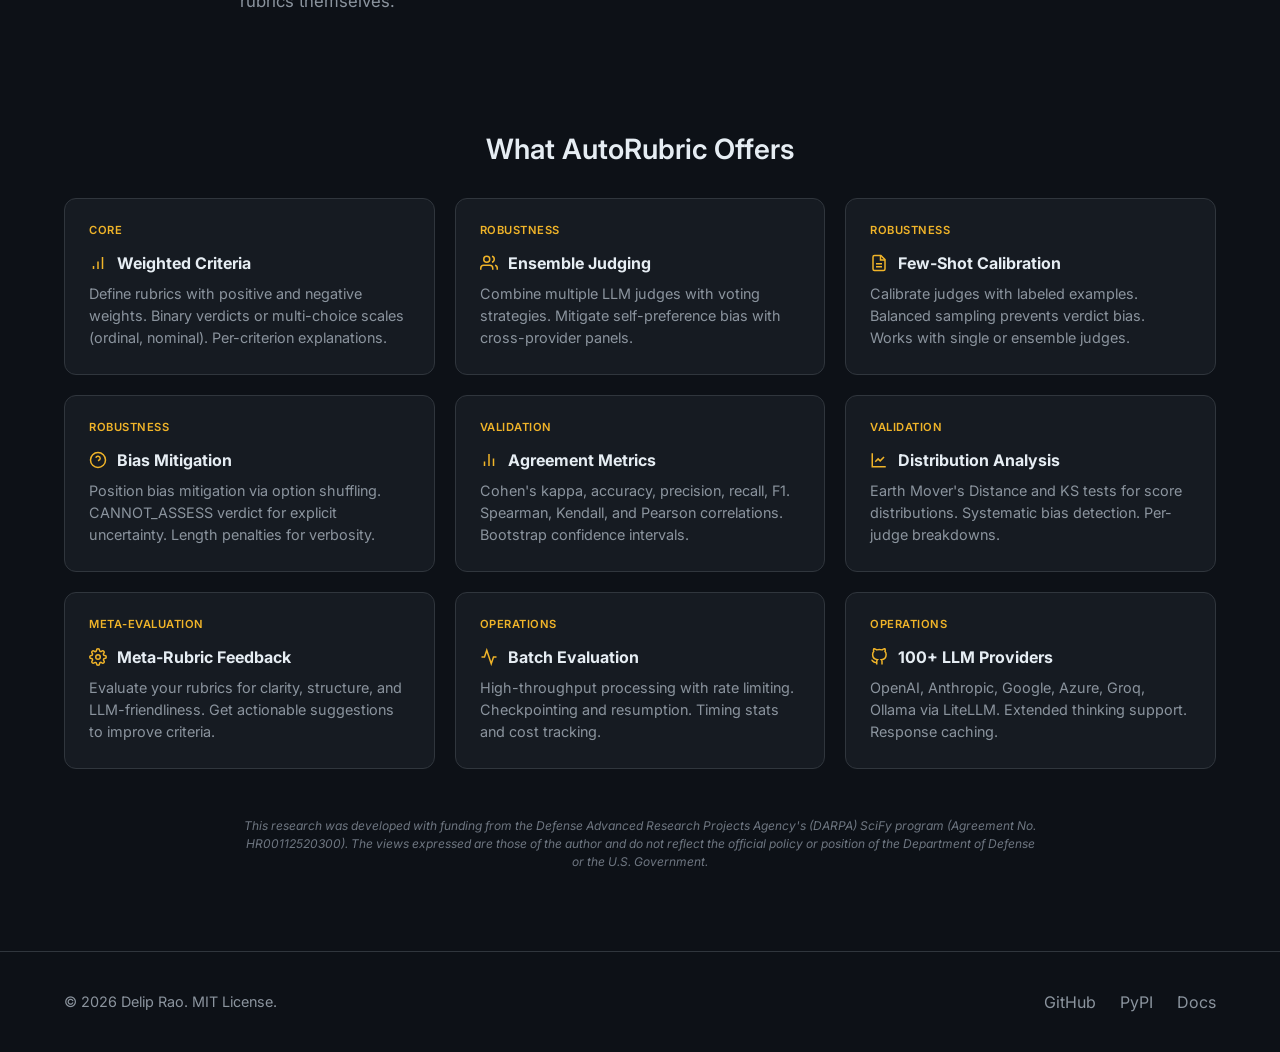
==== commit 007d67e3: "Add judge_model_config and additive report fields for probabilistic judges - CriterionGrader(judge_m" ====
--- a/docs/landing/index.html
+++ b/docs/landing/index.html
@@ -524,7 +524,7 @@
 <span class="keyword">from</span> autorubric.graders <span class="keyword">import</span> CriterionGrader
 
 <span class="keyword">async def</span> <span class="function">main</span>():
-    grader = CriterionGrader(llm_config=LLMConfig(model=<span class="string">"openai/gpt-5.1-mini"</span>))
+    grader = CriterionGrader(judge_model_config=LLMConfig(model=<span class="string">"openai/gpt-5.1-mini"</span>))
 
     rubric = Rubric.from_dict([
         {<span class="string">"weight"</span>: <span class="number">10.0</span>, <span class="string">"requirement"</span>: <span class="string">"States NMC cell-level energy density in the 250-300 Wh/kg range"</span>},
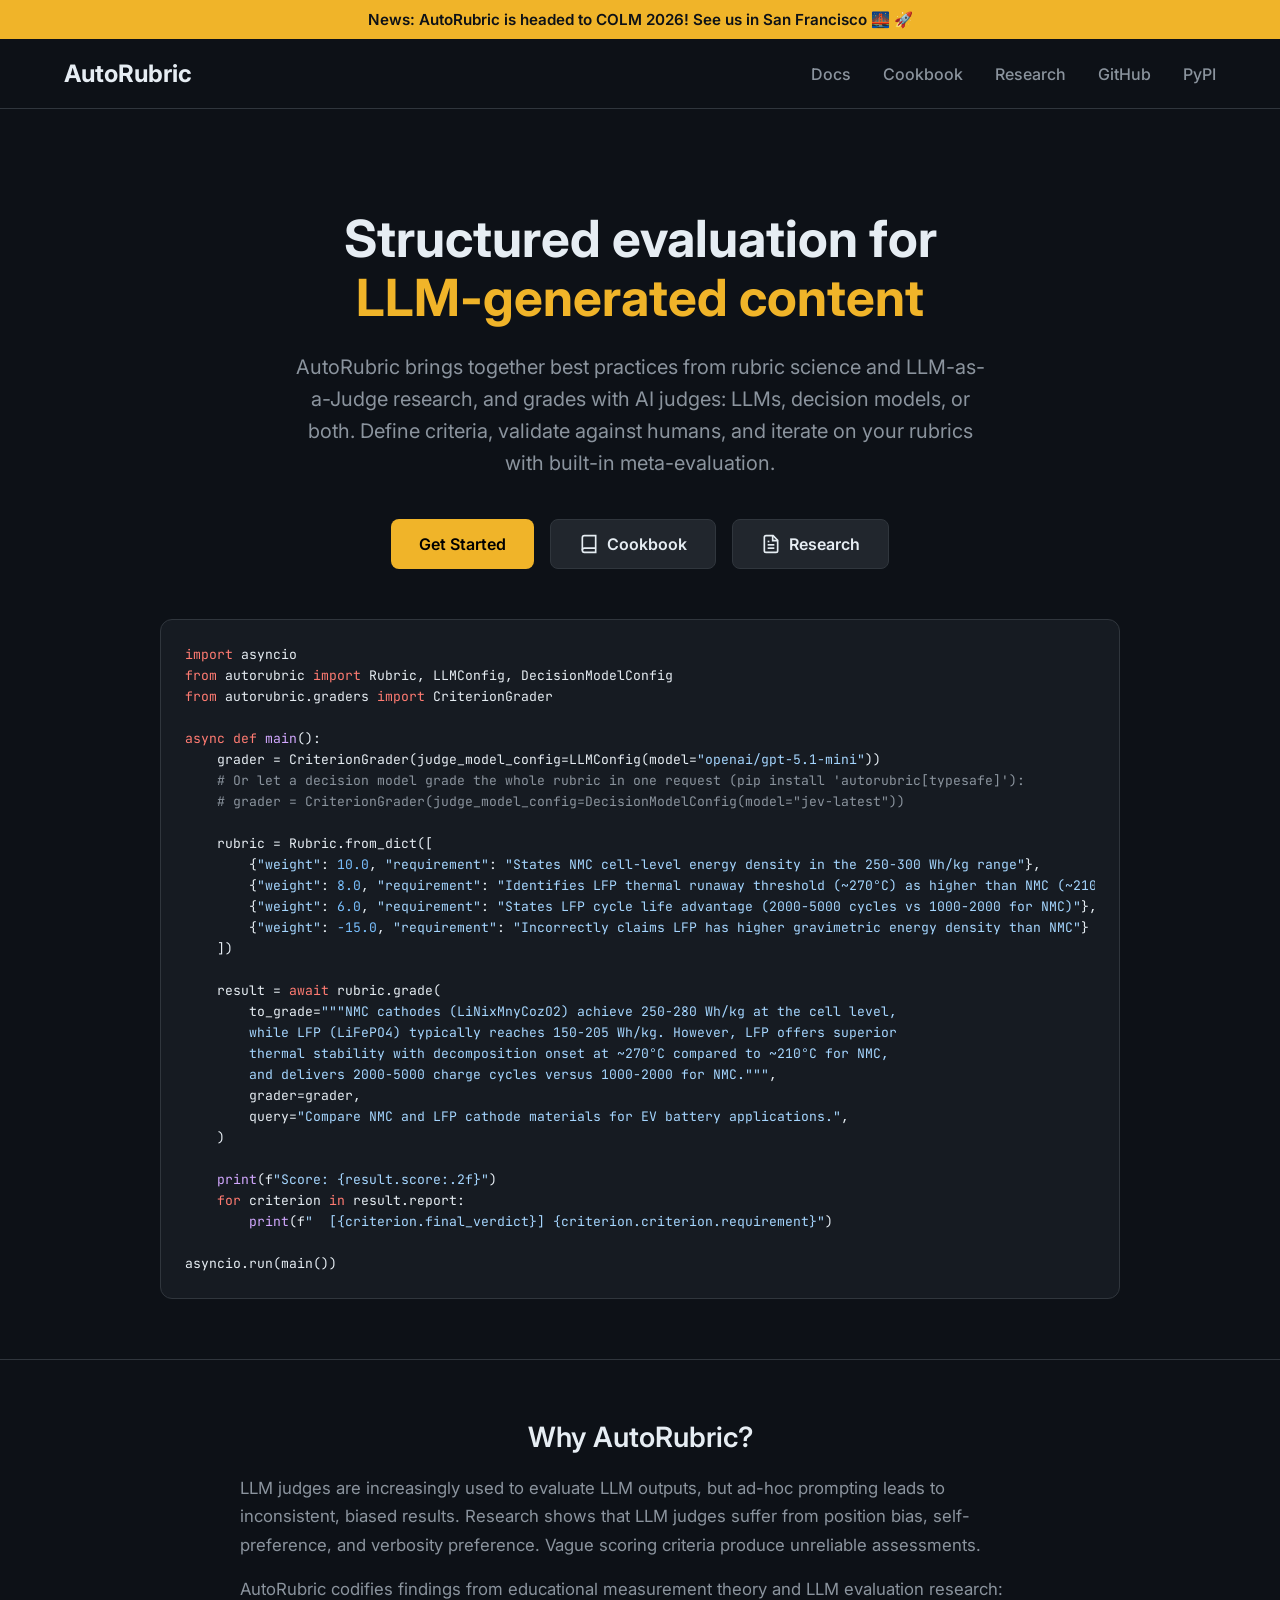
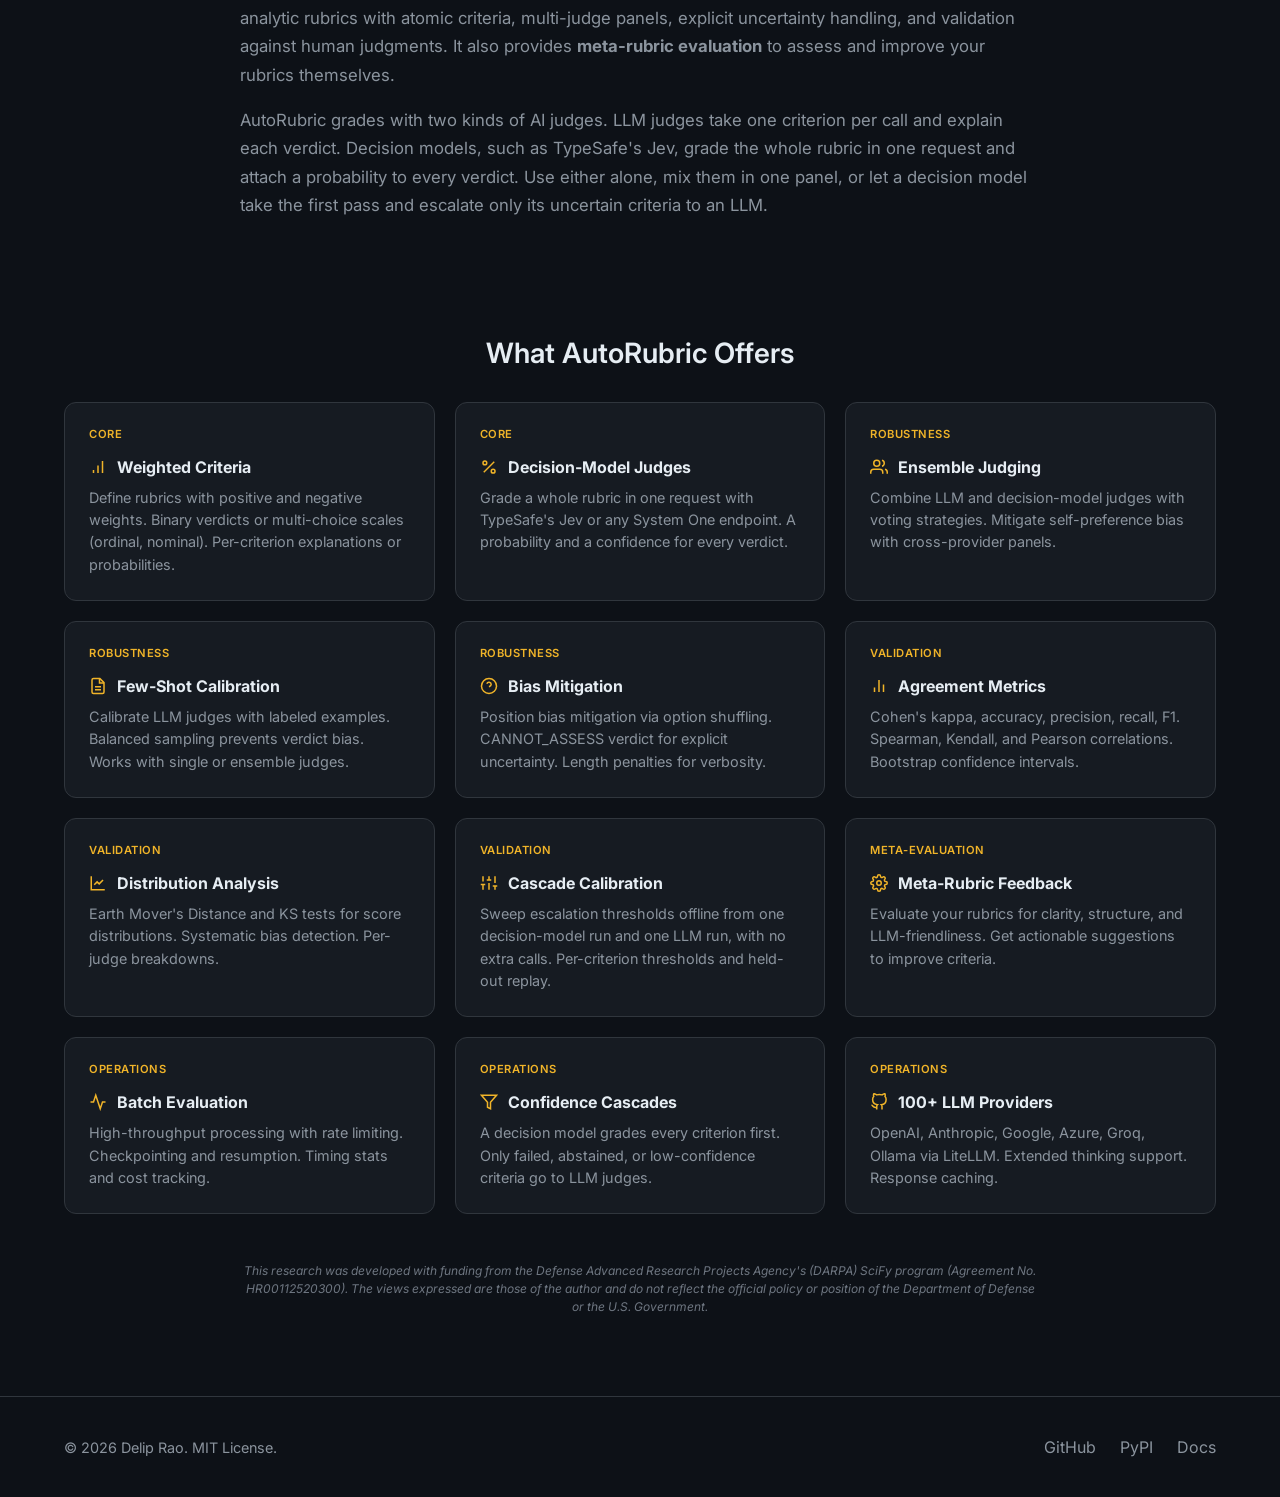
==== commit 58ec1605: "Present LLMs and decision models as AutoRubric's AI judges The tagline said AutoRubric evaluates "us" ====
--- a/docs/landing/index.html
+++ b/docs/landing/index.html
@@ -6,8 +6,8 @@
     <meta name="viewport" content="width=device-width, initial-scale=1.0">
     <title>AutoRubric - Research-Backed LLM Evaluation</title>
     <meta name="description"
-        content="Evaluate LLM-generated and human-authored content with weighted rubrics and LLM-as-a-Judge — ensemble judging, bias mitigation, and agreement metrics.">
-    <meta name="keywords" content="LLM evaluation, LLM-as-a-Judge, LLM judge, rubric evaluation, weighted rubric criteria, analytic rubrics, automated grading, structured evaluation, LLM-generated content, human-authored content evaluation, ensemble judging, multi-judge panel, bias mitigation, position bias, self-preference bias, verbosity bias, few-shot calibration, CANNOT_ASSESS, abstention, length penalty, multi-choice rubrics, ordinal scale, nominal scale, extended thinking, meta-rubric evaluation, automated rubric improvement, held-out rubric improvement, judge validation, synthetic ground truth, agent skill evaluation, batch evaluation, cost optimization, Cohen's kappa, Krippendorff's alpha, Fleiss' kappa, inter-rater agreement, Matthews correlation coefficient, accuracy, precision, recall, F1, Spearman correlation, Kendall correlation, Pearson correlation, Earth Mover's Distance, KS test, bootstrap confidence intervals, distribution analysis, systematic bias detection, LiteLLM, OpenAI, Anthropic, Google, Azure, Groq, Ollama, Python evaluation library, open source">
+        content="Evaluate LLM-generated and human-authored content with weighted rubrics, LLM-as-a-Judge, and decision models — ensemble judging and agreement metrics.">
+    <meta name="keywords" content="LLM evaluation, LLM-as-a-Judge, LLM judge, AI judges, decision models, decision-model judges, probabilistic judges, TypeSafe Jev, System One protocol, rubric evaluation, weighted rubric criteria, analytic rubrics, automated grading, structured evaluation, LLM-generated content, human-authored content evaluation, ensemble judging, multi-judge panel, mixed ensembles, confidence cascade, LLM fallback, escalation threshold calibration, cascade replay, bias mitigation, position bias, self-preference bias, verbosity bias, few-shot calibration, CANNOT_ASSESS, abstention, length penalty, multi-choice rubrics, ordinal scale, nominal scale, extended thinking, meta-rubric evaluation, automated rubric improvement, held-out rubric improvement, judge validation, synthetic ground truth, agent skill evaluation, batch evaluation, cost optimization, Cohen's kappa, Krippendorff's alpha, Fleiss' kappa, inter-rater agreement, Matthews correlation coefficient, accuracy, precision, recall, F1, Spearman correlation, Kendall correlation, Pearson correlation, Earth Mover's Distance, KS test, bootstrap confidence intervals, distribution analysis, systematic bias detection, LiteLLM, OpenAI, Anthropic, Google, Azure, Groq, Ollama, Python evaluation library, open source">
     <meta name="robots" content="index, follow, max-image-preview:large">
     <link rel="canonical" href="https://autorubric.org/">
 
@@ -16,14 +16,14 @@
     <meta property="og:site_name" content="AutoRubric">
     <meta property="og:title" content="AutoRubric — Research-Backed LLM Evaluation">
     <meta property="og:description"
-        content="Evaluate LLM-generated and human-authored content with weighted rubrics and LLM-as-a-Judge — ensemble judging, bias mitigation, and agreement metrics.">
+        content="Evaluate LLM-generated and human-authored content with weighted rubrics, LLM-as-a-Judge, and decision models — ensemble judging and agreement metrics.">
     <meta property="og:url" content="https://autorubric.org/">
 
     <!-- Twitter -->
     <meta name="twitter:card" content="summary">
     <meta name="twitter:title" content="AutoRubric — Research-Backed LLM Evaluation">
     <meta name="twitter:description"
-        content="Evaluate LLM-generated and human-authored content with weighted rubrics and LLM-as-a-Judge — ensemble judging, bias mitigation, and agreement metrics.">
+        content="Evaluate LLM-generated and human-authored content with weighted rubrics, LLM-as-a-Judge, and decision models — ensemble judging and agreement metrics.">
 
     <!-- Structured data: keyword-rich feature list for search engines -->
     <script type="application/ld+json">
@@ -32,7 +32,7 @@
   "@type": "SoftwareApplication",
   "name": "AutoRubric",
   "alternateName": "AutoRubric — Research-Backed LLM Evaluation",
-  "description": "Evaluate LLM-generated and human-authored content with weighted rubrics and LLM-as-a-Judge: ensemble judging, bias mitigation, agreement metrics (Cohen's kappa), and meta-rubric feedback.",
+  "description": "Evaluate LLM-generated and human-authored content with weighted rubrics and AI judges, LLM-as-a-Judge and decision models: ensemble judging, confidence cascades, bias mitigation, agreement metrics (Cohen's kappa), and meta-rubric feedback.",
   "applicationCategory": "DeveloperApplication",
   "operatingSystem": "Cross-platform (Python 3.11+)",
   "url": "https://autorubric.org/",
@@ -54,15 +54,19 @@
     "price": "0",
     "priceCurrency": "USD"
   },
-  "keywords": "LLM evaluation, LLM-as-a-Judge, LLM judge, rubric evaluation, weighted rubric criteria, analytic rubrics, automated grading, structured evaluation, LLM-generated content, human-authored content evaluation, ensemble judging, multi-judge panel, bias mitigation, position bias, self-preference bias, verbosity bias, few-shot calibration, CANNOT_ASSESS, abstention, length penalty, multi-choice rubrics, ordinal scale, nominal scale, extended thinking, meta-rubric evaluation, automated rubric improvement, held-out rubric improvement, judge validation, synthetic ground truth, agent skill evaluation, batch evaluation, cost optimization, Cohen's kappa, Krippendorff's alpha, Fleiss' kappa, inter-rater agreement, Matthews correlation coefficient, accuracy, precision, recall, F1, Spearman correlation, Kendall correlation, Pearson correlation, Earth Mover's Distance, KS test, bootstrap confidence intervals, distribution analysis, systematic bias detection, LiteLLM, OpenAI, Anthropic, Google, Azure, Groq, Ollama, Python evaluation library, open source",
+  "keywords": "LLM evaluation, LLM-as-a-Judge, LLM judge, AI judges, decision models, decision-model judges, probabilistic judges, TypeSafe Jev, System One protocol, rubric evaluation, weighted rubric criteria, analytic rubrics, automated grading, structured evaluation, LLM-generated content, human-authored content evaluation, ensemble judging, multi-judge panel, mixed ensembles, confidence cascade, LLM fallback, escalation threshold calibration, cascade replay, bias mitigation, position bias, self-preference bias, verbosity bias, few-shot calibration, CANNOT_ASSESS, abstention, length penalty, multi-choice rubrics, ordinal scale, nominal scale, extended thinking, meta-rubric evaluation, automated rubric improvement, held-out rubric improvement, judge validation, synthetic ground truth, agent skill evaluation, batch evaluation, cost optimization, Cohen's kappa, Krippendorff's alpha, Fleiss' kappa, inter-rater agreement, Matthews correlation coefficient, accuracy, precision, recall, F1, Spearman correlation, Kendall correlation, Pearson correlation, Earth Mover's Distance, KS test, bootstrap confidence intervals, distribution analysis, systematic bias detection, LiteLLM, OpenAI, Anthropic, Google, Azure, Groq, Ollama, Python evaluation library, open source",
   "featureList": [
     "Weighted rubric criteria with positive and negative weights",
+    "Two kinds of AI judges: LLM judges and decision models",
+    "Decision-model judges (TypeSafe Jev or any System One endpoint) that grade a whole rubric in one request, with a probability and a confidence for every verdict",
     "Binary and multi-choice verdicts (ordinal and nominal scales)",
-    "Ensemble judging with majority and weighted voting",
+    "Ensemble judging with majority and weighted voting, including mixed panels of LLM and decision-model judges",
     "Cross-provider judge panels to mitigate self-preference bias",
+    "Confidence cascades that escalate a decision model's failed, abstained, or low-confidence criteria to LLM judges",
+    "Offline cascade calibration and replay with no extra model calls",
     "Position-bias mitigation via option shuffling",
     "CANNOT_ASSESS verdict for explicit uncertainty and abstention",
-    "Few-shot calibration with balanced sampling",
+    "Few-shot calibration of LLM judges with balanced sampling",
     "Length penalties to control verbosity bias",
     "Agreement metrics: Cohen's kappa, Krippendorff's alpha, Fleiss' kappa, accuracy, precision, recall, F1",
     "Matthews correlation coefficient (phi) and confusion matrices",
@@ -481,11 +485,11 @@
         <section class="hero">
             <div class="container">
                 <h1 class="hero-headline">
-                    <span class="sr-only">Structured evaluation for LLM-generated content. LLM-based grading for human-authored content. Structured evaluation for non-verifiable domains.</span>
+                    <span class="sr-only">Structured evaluation for LLM-generated content. Automated grading for human-authored content. Structured evaluation for non-verifiable domains.</span>
                     <span class="roll-viewport" aria-hidden="true">
                         <span class="roll-track">
                             <span class="roll-phrase">Structured evaluation for<br><span class="accent">LLM-generated content</span></span>
-                            <span class="roll-phrase">LLM-based grading for<br><span class="accent">Human-authored content</span></span>
+                            <span class="roll-phrase">Automated grading for<br><span class="accent">Human-authored content</span></span>
                             <span class="roll-phrase">Structured evaluation for<br><span class="accent">Non-verifiable domains</span></span>
                             <!-- seam: duplicate of the first phrase so the roll can snap back invisibly -->
                             <span class="roll-phrase">Structured evaluation for<br><span class="accent">LLM-generated content</span></span>
@@ -493,8 +497,8 @@
                     </span>
                 </h1>
                 <p class="tagline">AutoRubric brings together best practices from rubric science and LLM-as-a-Judge
-                    research. Define criteria, validate against humans, and iterate on your rubrics with built-in
-                    meta-evaluation.</p>
+                    research, and grades with AI judges: LLMs, decision models, or both. Define criteria, validate
+                    against humans, and iterate on your rubrics with built-in meta-evaluation.</p>
                 <div class="cta-group">
                     <a href="/docs/quickstart/" class="btn btn-primary">Get Started</a>
                     <a href="/docs/cookbook/" class="btn btn-secondary">
@@ -520,11 +524,13 @@
 
                 <div class="code-block">
                     <pre><span class="keyword">import</span> asyncio
-<span class="keyword">from</span> autorubric <span class="keyword">import</span> Rubric, LLMConfig
+<span class="keyword">from</span> autorubric <span class="keyword">import</span> Rubric, LLMConfig, DecisionModelConfig
 <span class="keyword">from</span> autorubric.graders <span class="keyword">import</span> CriterionGrader
 
 <span class="keyword">async def</span> <span class="function">main</span>():
     grader = CriterionGrader(judge_model_config=LLMConfig(model=<span class="string">"openai/gpt-5.1-mini"</span>))
+    <span class="comment"># Or let a decision model grade the whole rubric in one request (pip install 'autorubric[typesafe]'):</span>
+    <span class="comment"># grader = CriterionGrader(judge_model_config=DecisionModelConfig(model="jev-latest"))</span>
 
     rubric = Rubric.from_dict([
         {<span class="string">"weight"</span>: <span class="number">10.0</span>, <span class="string">"requirement"</span>: <span class="string">"States NMC cell-level energy density in the 250-300 Wh/kg range"</span>},
@@ -563,6 +569,10 @@
                         analytic rubrics with atomic criteria, multi-judge panels, explicit uncertainty handling, and
                         validation against human judgments. It also provides <strong>meta-rubric evaluation</strong> to
                         assess and improve your rubrics themselves.</p>
+                    <p>AutoRubric grades with two kinds of AI judges. LLM judges take one criterion per call and explain
+                        each verdict. Decision models, such as TypeSafe's Jev, grade the whole rubric in one request and
+                        attach a probability to every verdict. Use either alone, mix them in one panel, or let a decision
+                        model take the first pass and escalate only its uncertain criteria to an LLM.</p>
                 </div>
             </div>
         </section>
@@ -583,7 +593,21 @@
                             Weighted Criteria
                         </h3>
                         <p>Define rubrics with positive and negative weights. Binary verdicts or multi-choice scales
-                            (ordinal, nominal). Per-criterion explanations.</p>
+                            (ordinal, nominal). Per-criterion explanations or probabilities.</p>
+                    </div>
+                    <div class="feature">
+                        <div class="feature-category">Core</div>
+                        <h3>
+                            <svg width="18" height="18" viewBox="0 0 24 24" fill="none" stroke="var(--accent)"
+                                stroke-width="2">
+                                <line x1="19" y1="5" x2="5" y2="19"></line>
+                                <circle cx="6.5" cy="6.5" r="2.5"></circle>
+                                <circle cx="17.5" cy="17.5" r="2.5"></circle>
+                            </svg>
+                            Decision-Model Judges
+                        </h3>
+                        <p>Grade a whole rubric in one request with TypeSafe's Jev or any System One endpoint. A
+                            probability and a confidence for every verdict.</p>
                     </div>
                     <div class="feature">
                         <div class="feature-category">Robustness</div>
@@ -597,8 +621,8 @@
                             </svg>
                             Ensemble Judging
                         </h3>
-                        <p>Combine multiple LLM judges with voting strategies. Mitigate self-preference bias with
-                            cross-provider panels.</p>
+                        <p>Combine LLM and decision-model judges with voting strategies. Mitigate self-preference bias
+                            with cross-provider panels.</p>
                     </div>
                     <div class="feature">
                         <div class="feature-category">Robustness</div>
@@ -612,8 +636,8 @@
                             </svg>
                             Few-Shot Calibration
                         </h3>
-                        <p>Calibrate judges with labeled examples. Balanced sampling prevents verdict bias. Works with
-                            single or ensemble judges.</p>
+                        <p>Calibrate LLM judges with labeled examples. Balanced sampling prevents verdict bias. Works
+                            with single or ensemble judges.</p>
                     </div>
                     <div class="feature">
                         <div class="feature-category">Robustness</div>
@@ -655,6 +679,26 @@
                         </h3>
                         <p>Earth Mover's Distance and KS tests for score distributions. Systematic bias detection.
                             Per-judge breakdowns.</p>
+                    </div>
+                    <div class="feature">
+                        <div class="feature-category">Validation</div>
+                        <h3>
+                            <svg width="18" height="18" viewBox="0 0 24 24" fill="none" stroke="var(--accent)"
+                                stroke-width="2">
+                                <line x1="4" y1="21" x2="4" y2="14"></line>
+                                <line x1="4" y1="10" x2="4" y2="3"></line>
+                                <line x1="12" y1="21" x2="12" y2="12"></line>
+                                <line x1="12" y1="8" x2="12" y2="3"></line>
+                                <line x1="20" y1="21" x2="20" y2="16"></line>
+                                <line x1="20" y1="12" x2="20" y2="3"></line>
+                                <line x1="1" y1="14" x2="7" y2="14"></line>
+                                <line x1="9" y1="8" x2="15" y2="8"></line>
+                                <line x1="17" y1="16" x2="23" y2="16"></line>
+                            </svg>
+                            Cascade Calibration
+                        </h3>
+                        <p>Sweep escalation thresholds offline from one decision-model run and one LLM run, with no
+                            extra calls. Per-criterion thresholds and held-out replay.</p>
                     </div>
                     <div class="feature">
                         <div class="feature-category">Meta-Evaluation</div>
@@ -682,6 +726,18 @@
                         </h3>
                         <p>High-throughput processing with rate limiting. Checkpointing and resumption. Timing stats and
                             cost tracking.</p>
+                    </div>
+                    <div class="feature">
+                        <div class="feature-category">Operations</div>
+                        <h3>
+                            <svg width="18" height="18" viewBox="0 0 24 24" fill="none" stroke="var(--accent)"
+                                stroke-width="2">
+                                <path d="M22 3H2l8 9.46V19l4 2v-8.54L22 3z"></path>
+                            </svg>
+                            Confidence Cascades
+                        </h3>
+                        <p>A decision model grades every criterion first. Only failed, abstained, or low-confidence
+                            criteria go to LLM judges.</p>
                     </div>
                     <div class="feature">
                         <div class="feature-category">Operations</div>
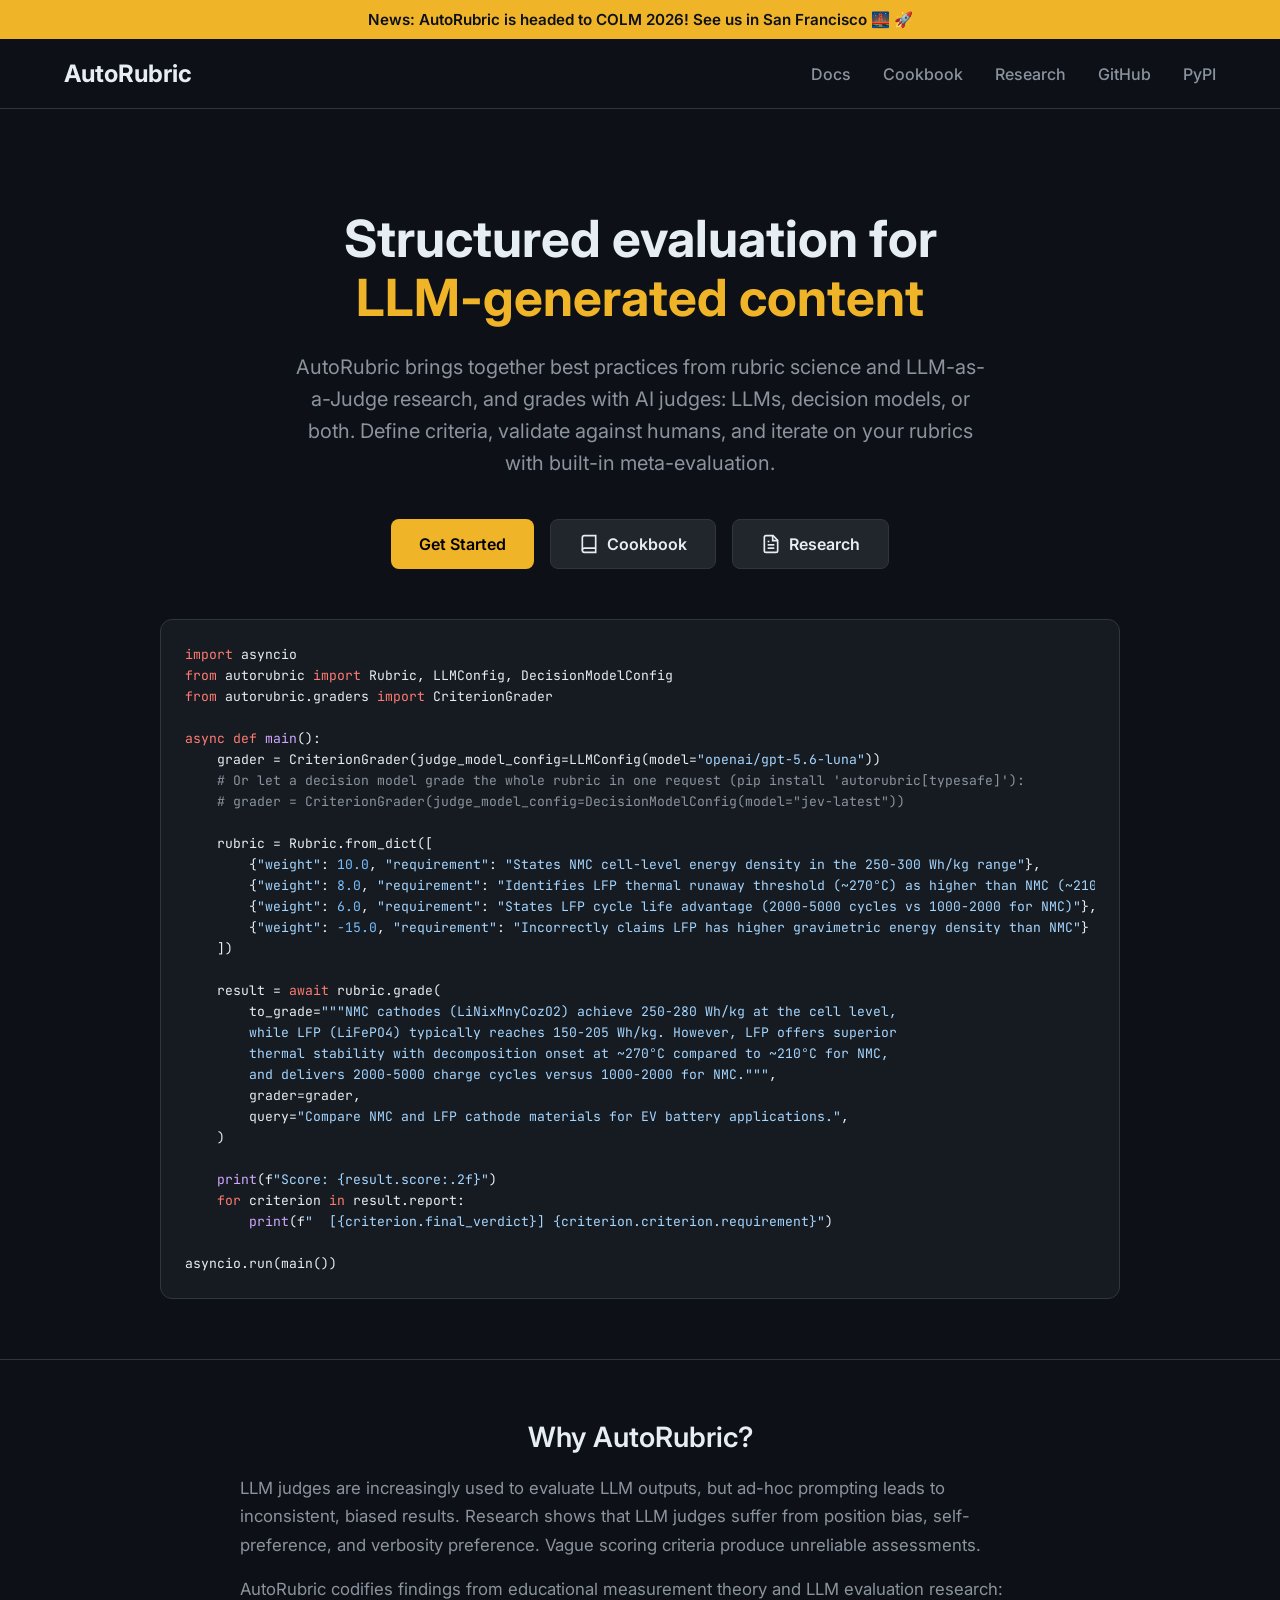
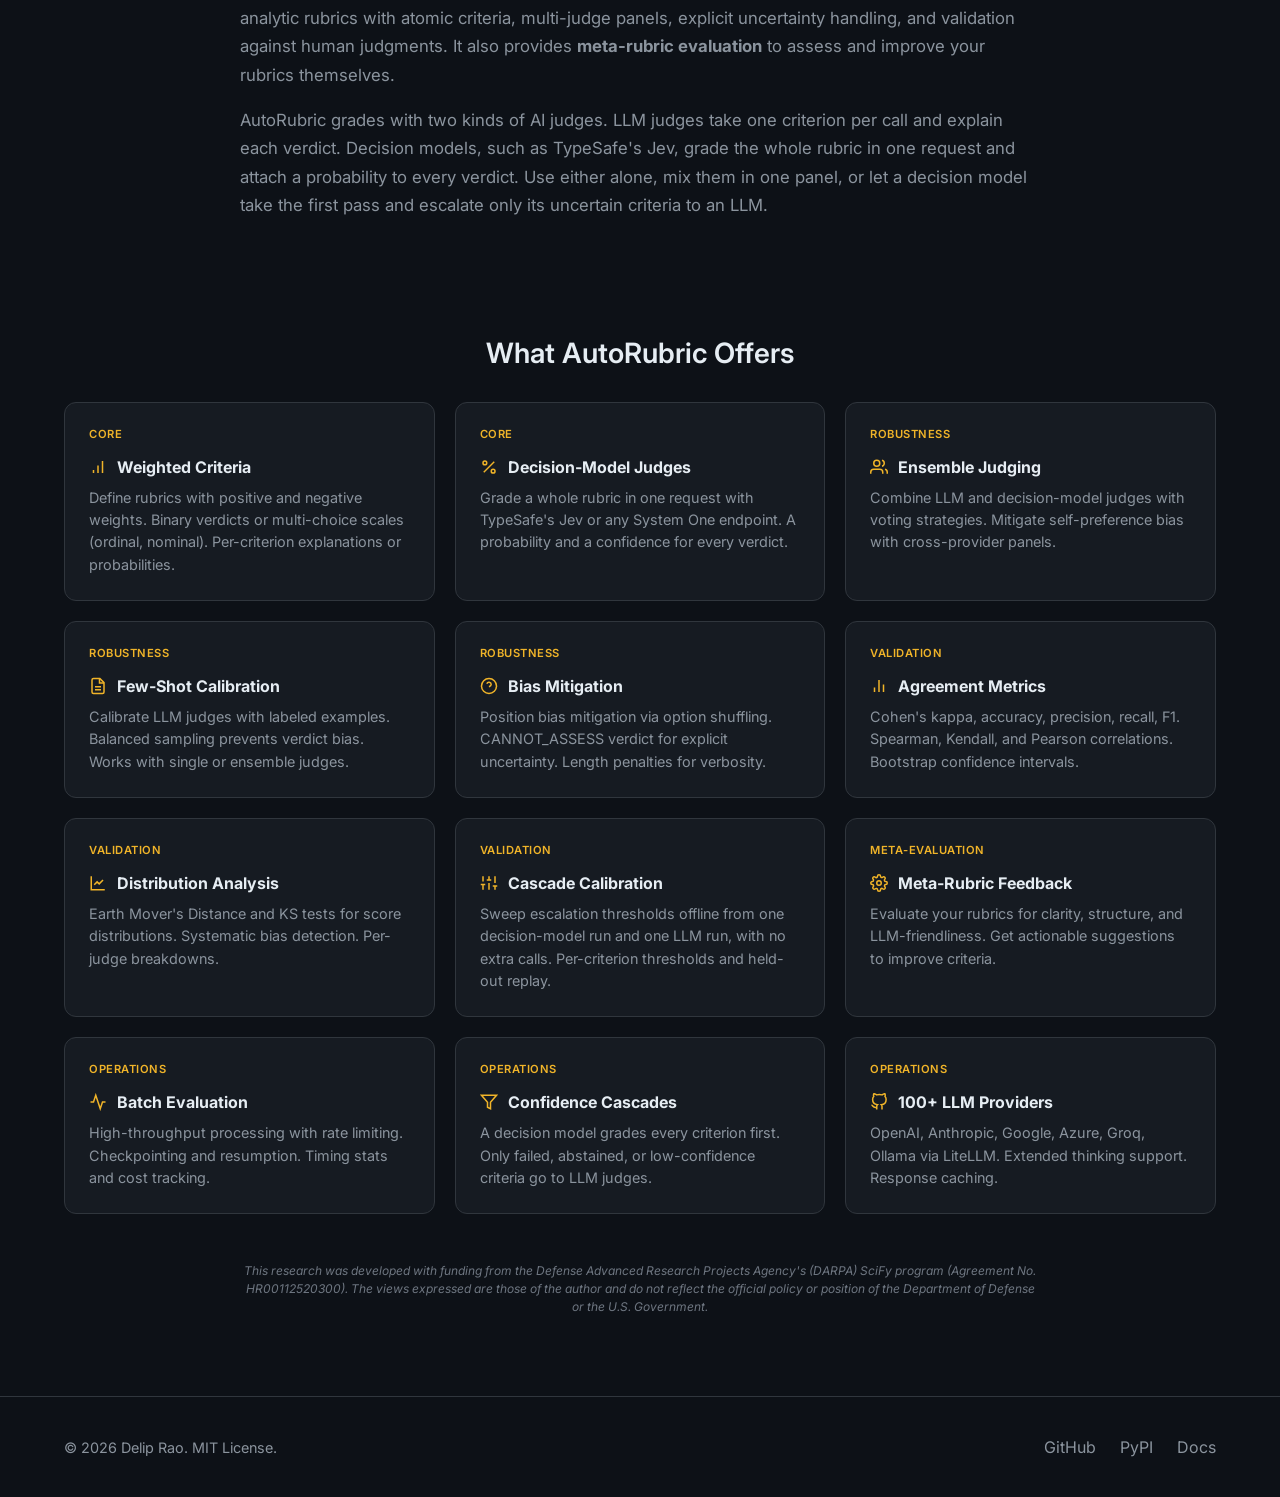
==== commit 989d026b: "Modernize the README example and cover decision-model judges The README and landing page examples us" ====
--- a/docs/landing/index.html
+++ b/docs/landing/index.html
@@ -528,7 +528,7 @@
 <span class="keyword">from</span> autorubric.graders <span class="keyword">import</span> CriterionGrader
 
 <span class="keyword">async def</span> <span class="function">main</span>():
-    grader = CriterionGrader(judge_model_config=LLMConfig(model=<span class="string">"openai/gpt-5.1-mini"</span>))
+    grader = CriterionGrader(judge_model_config=LLMConfig(model=<span class="string">"openai/gpt-5.6-luna"</span>))
     <span class="comment"># Or let a decision model grade the whole rubric in one request (pip install 'autorubric[typesafe]'):</span>
     <span class="comment"># grader = CriterionGrader(judge_model_config=DecisionModelConfig(model="jev-latest"))</span>
 
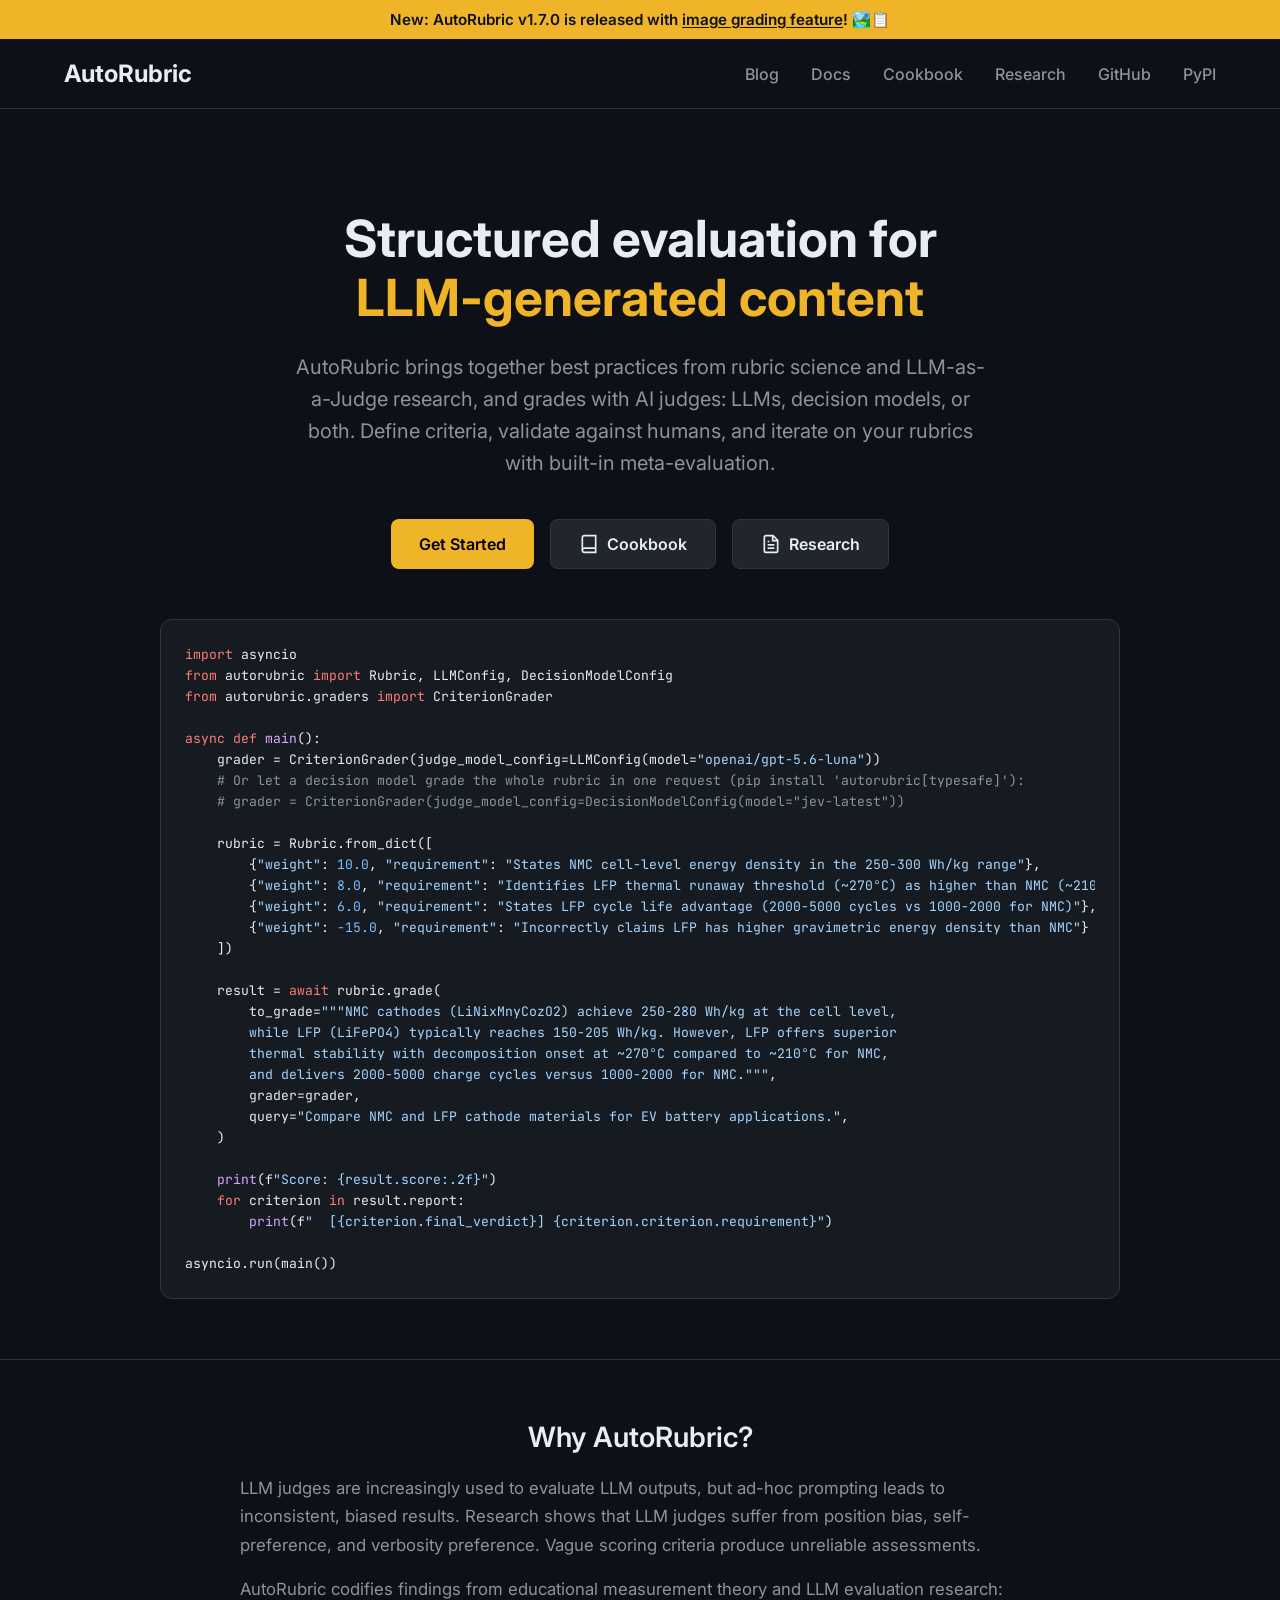
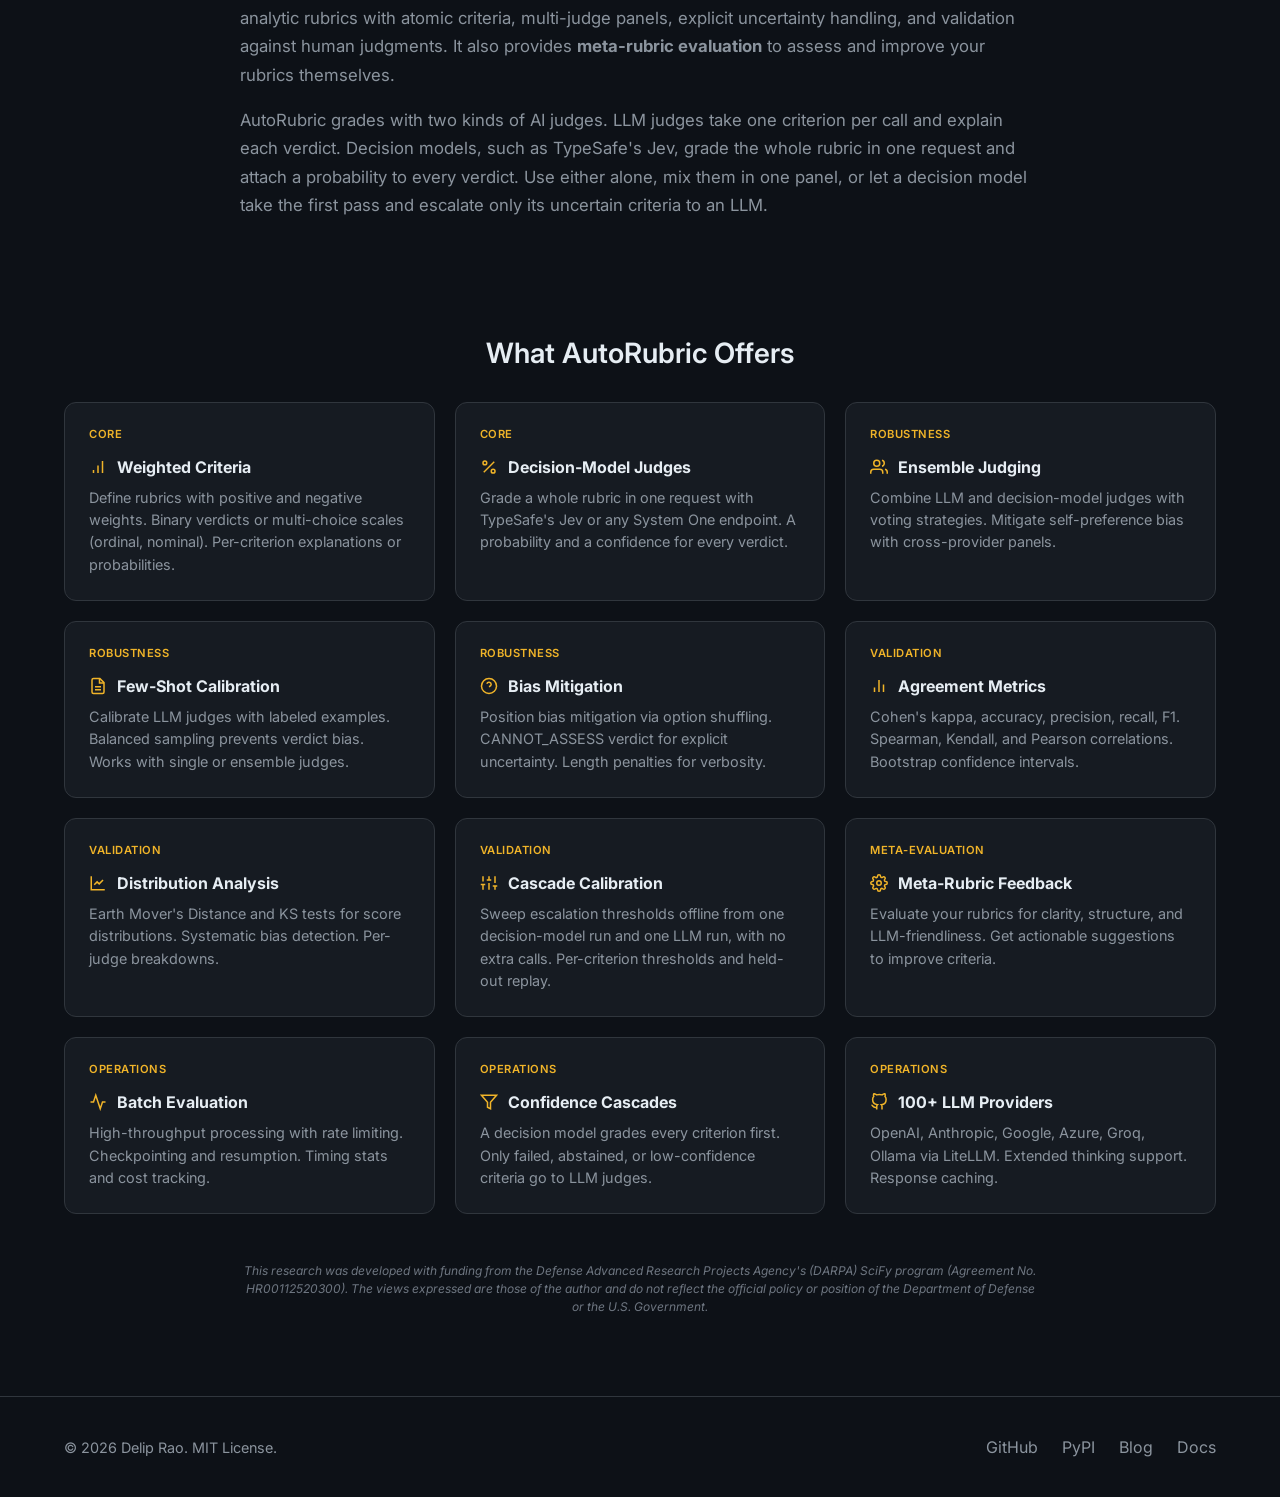
==== commit 4995d6a1: "Add a blog at /blog/ with agent-rendered posts and a build script Posts live in blog/posts/<slug>/ a" ====
--- a/docs/landing/index.html
+++ b/docs/landing/index.html
@@ -127,6 +127,12 @@
             font-size: 0.95rem;
         }
 
+        .announcement-bar a {
+            color: inherit;
+            text-decoration: underline;
+            text-underline-offset: 2px;
+        }
+
         /* Header */
         header {
             padding: 20px 0;
@@ -457,8 +463,14 @@
                 padding: 70px 0 50px;
             }
 
+            header .container {
+                flex-wrap: wrap;
+                gap: 10px 20px;
+            }
+
             nav {
-                gap: 20px;
+                flex-wrap: wrap;
+                gap: 10px 20px;
             }
         }
     </style>
@@ -466,12 +478,14 @@
 
 <body>
     <div class="announcement-bar">
-        News: AutoRubric is headed to COLM 2026! See us in San Francisco 🌉 🚀
+        New: AutoRubric v1.7.0 is released with <a href="/blog/autorubric-1-7-0-image-rubrics/">image grading feature</a>! 🏞️📋
     </div>
+    <!-- blog:header:start -->
     <header>
         <div class="container">
             <a href="/" class="logo">AutoRubric</a>
             <nav>
+                <a href="/blog/">Blog</a>
                 <a href="/docs/">Docs</a>
                 <a href="/docs/cookbook/">Cookbook</a>
                 <a href="/research/">Research</a>
@@ -480,6 +494,7 @@
             </nav>
         </div>
     </header>
+    <!-- blog:header:end -->
 
     <main>
         <section class="hero">
@@ -769,6 +784,7 @@
             <div class="footer-links">
                 <a href="https://github.com/delip/autorubric">GitHub</a>
                 <a href="https://pypi.org/project/autorubric/">PyPI</a>
+                <a href="/blog/">Blog</a>
                 <a href="/docs/">Docs</a>
             </div>
         </div>
